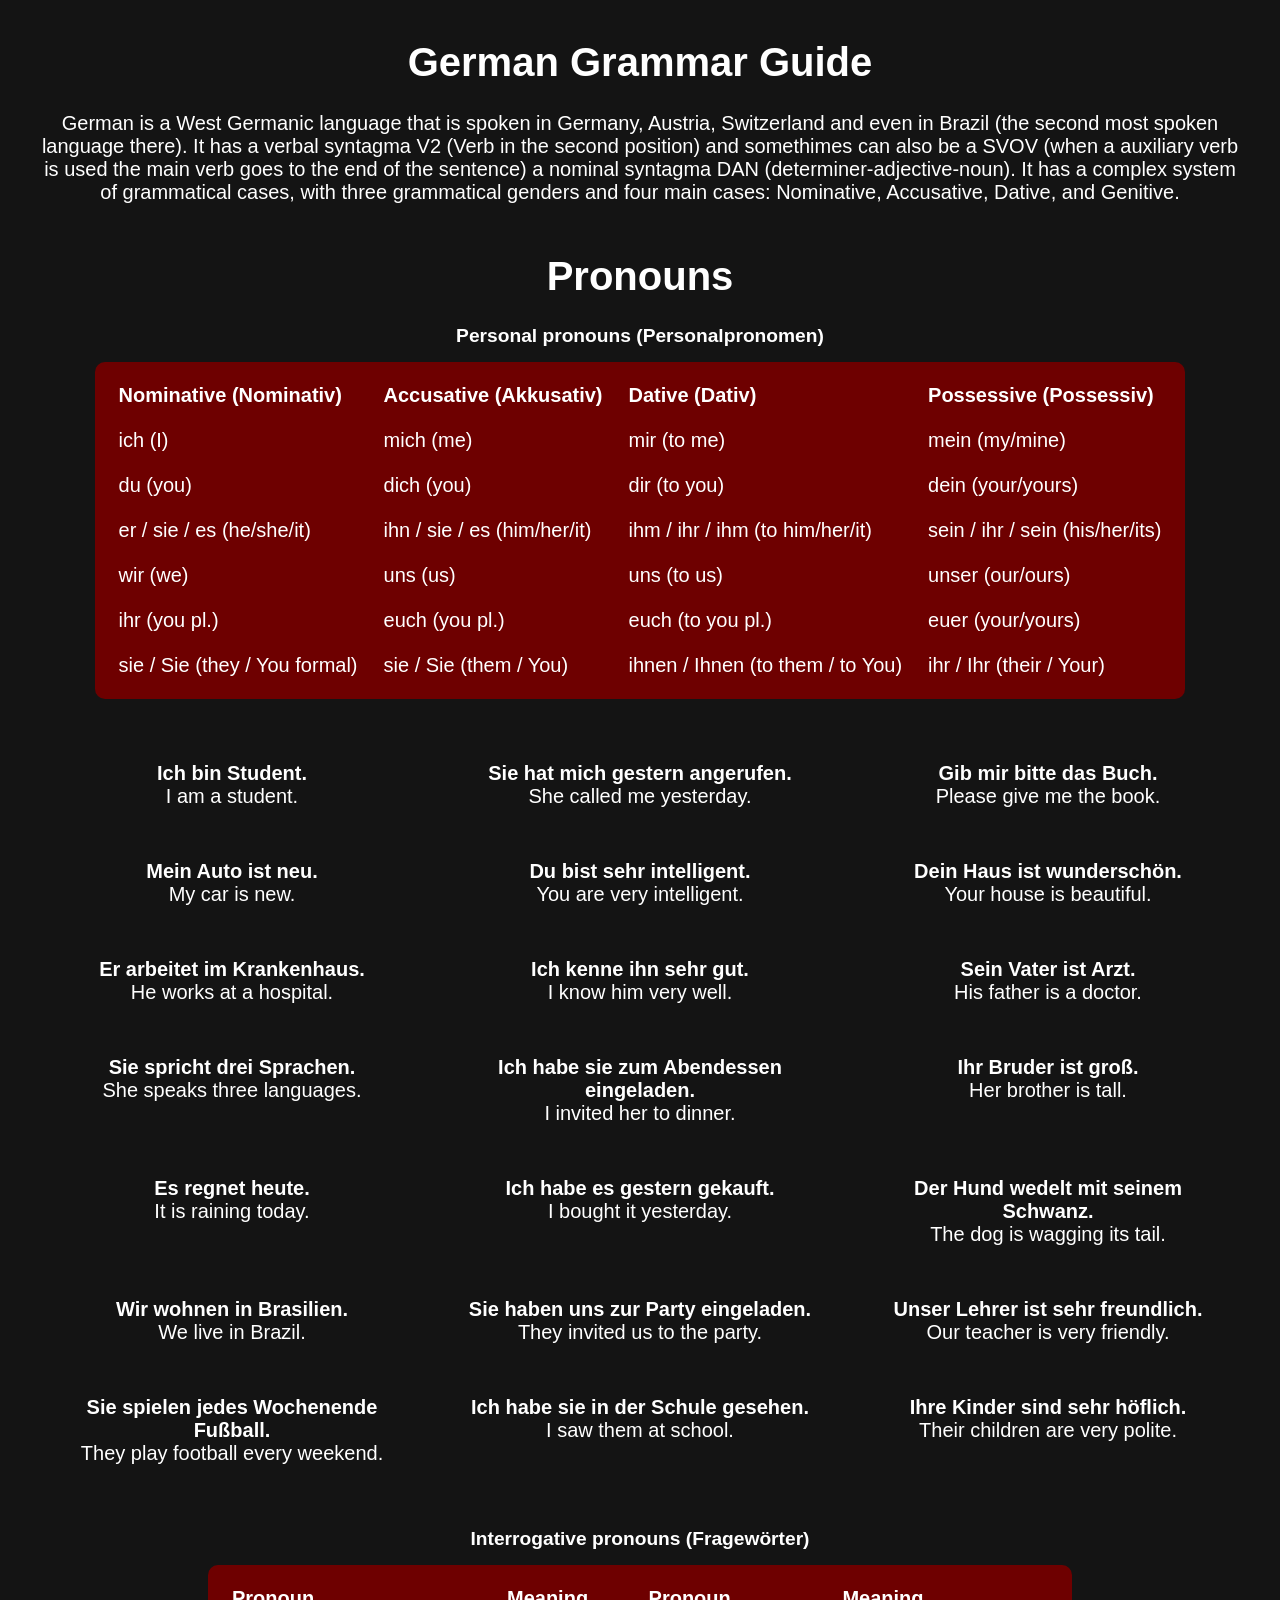
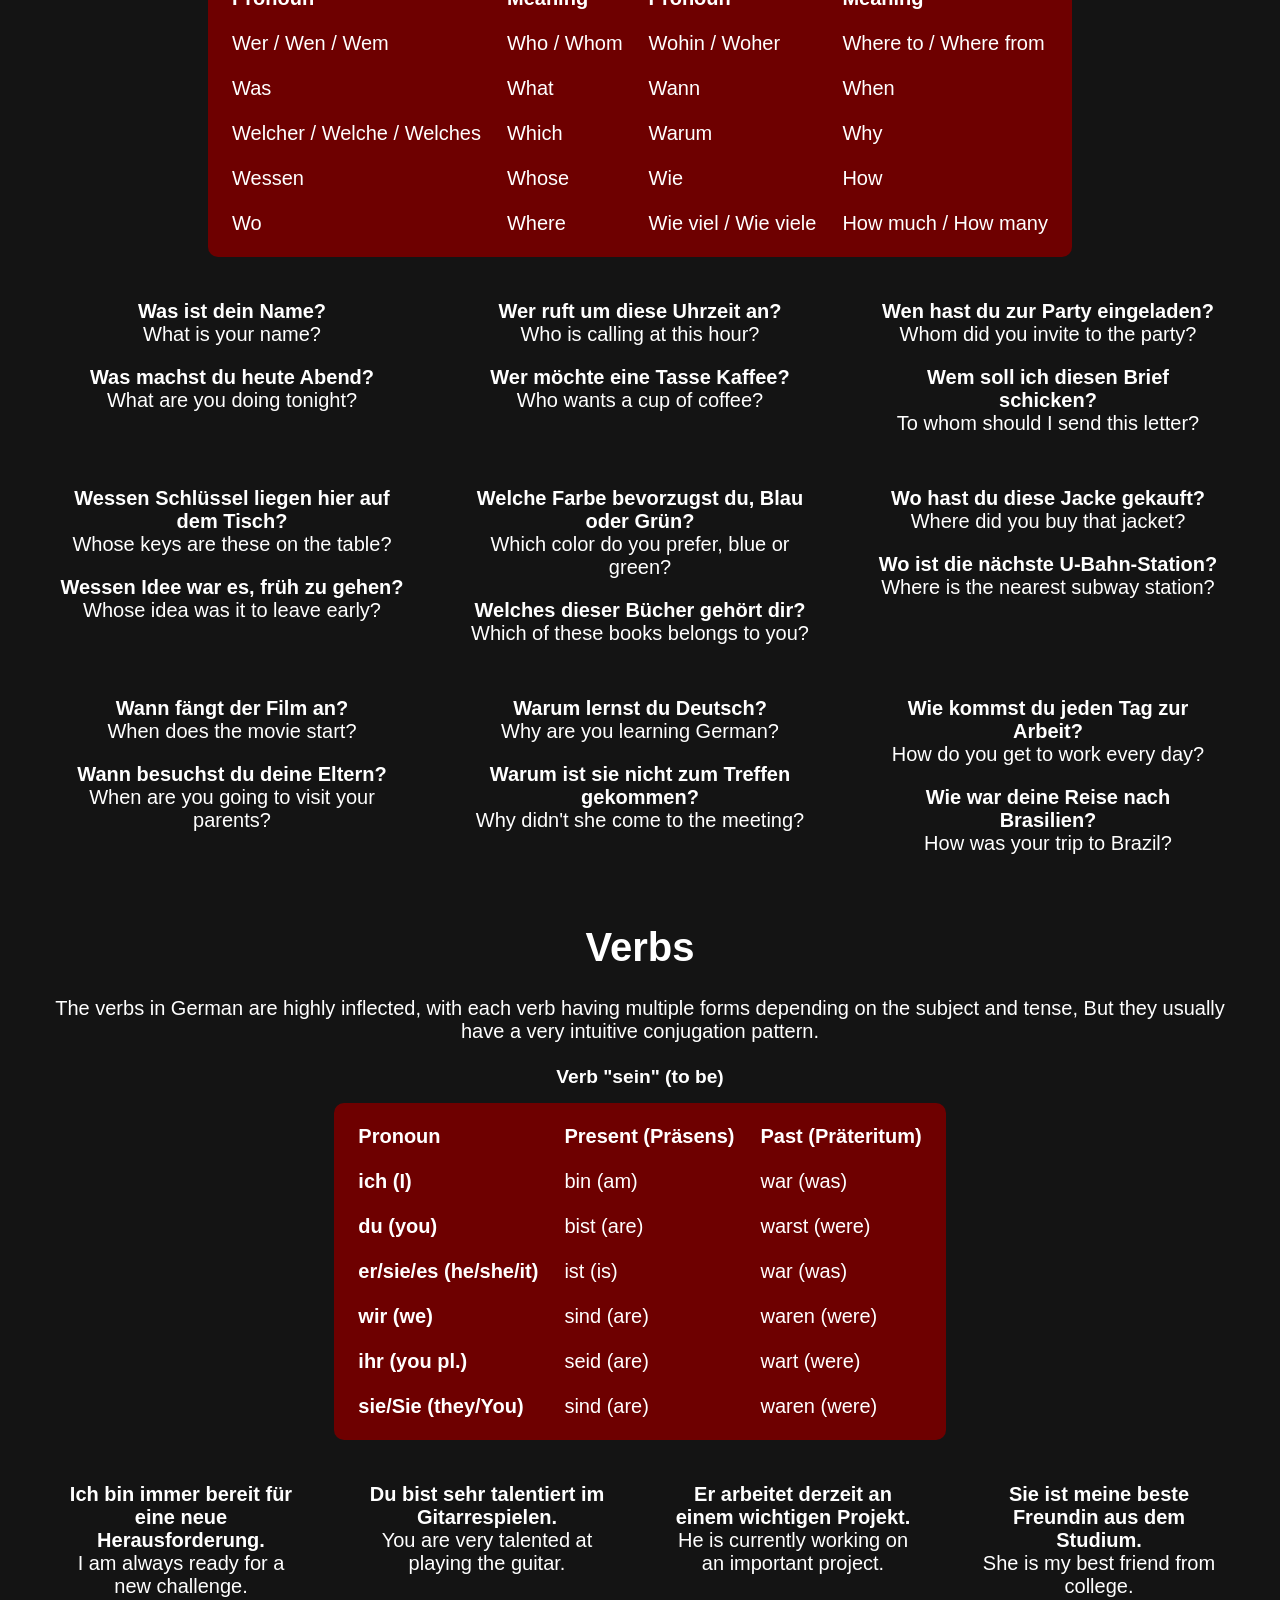
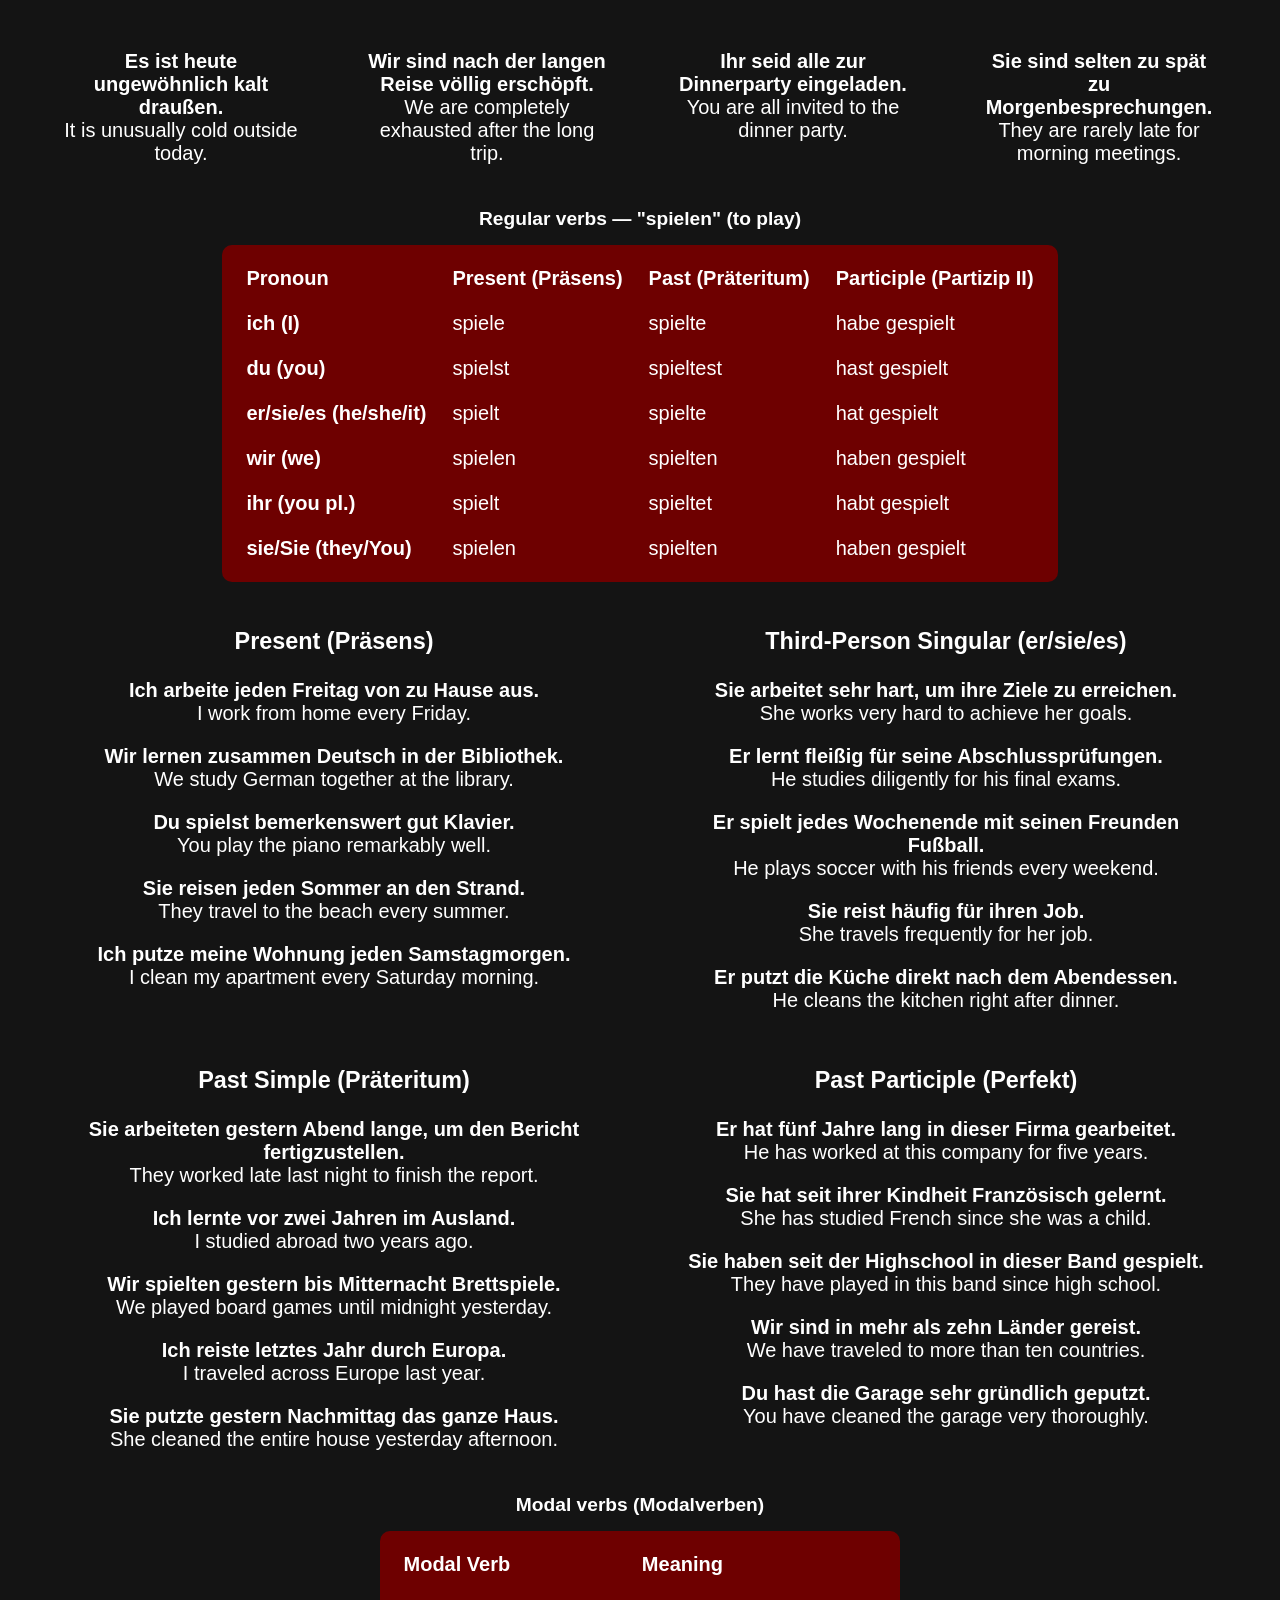
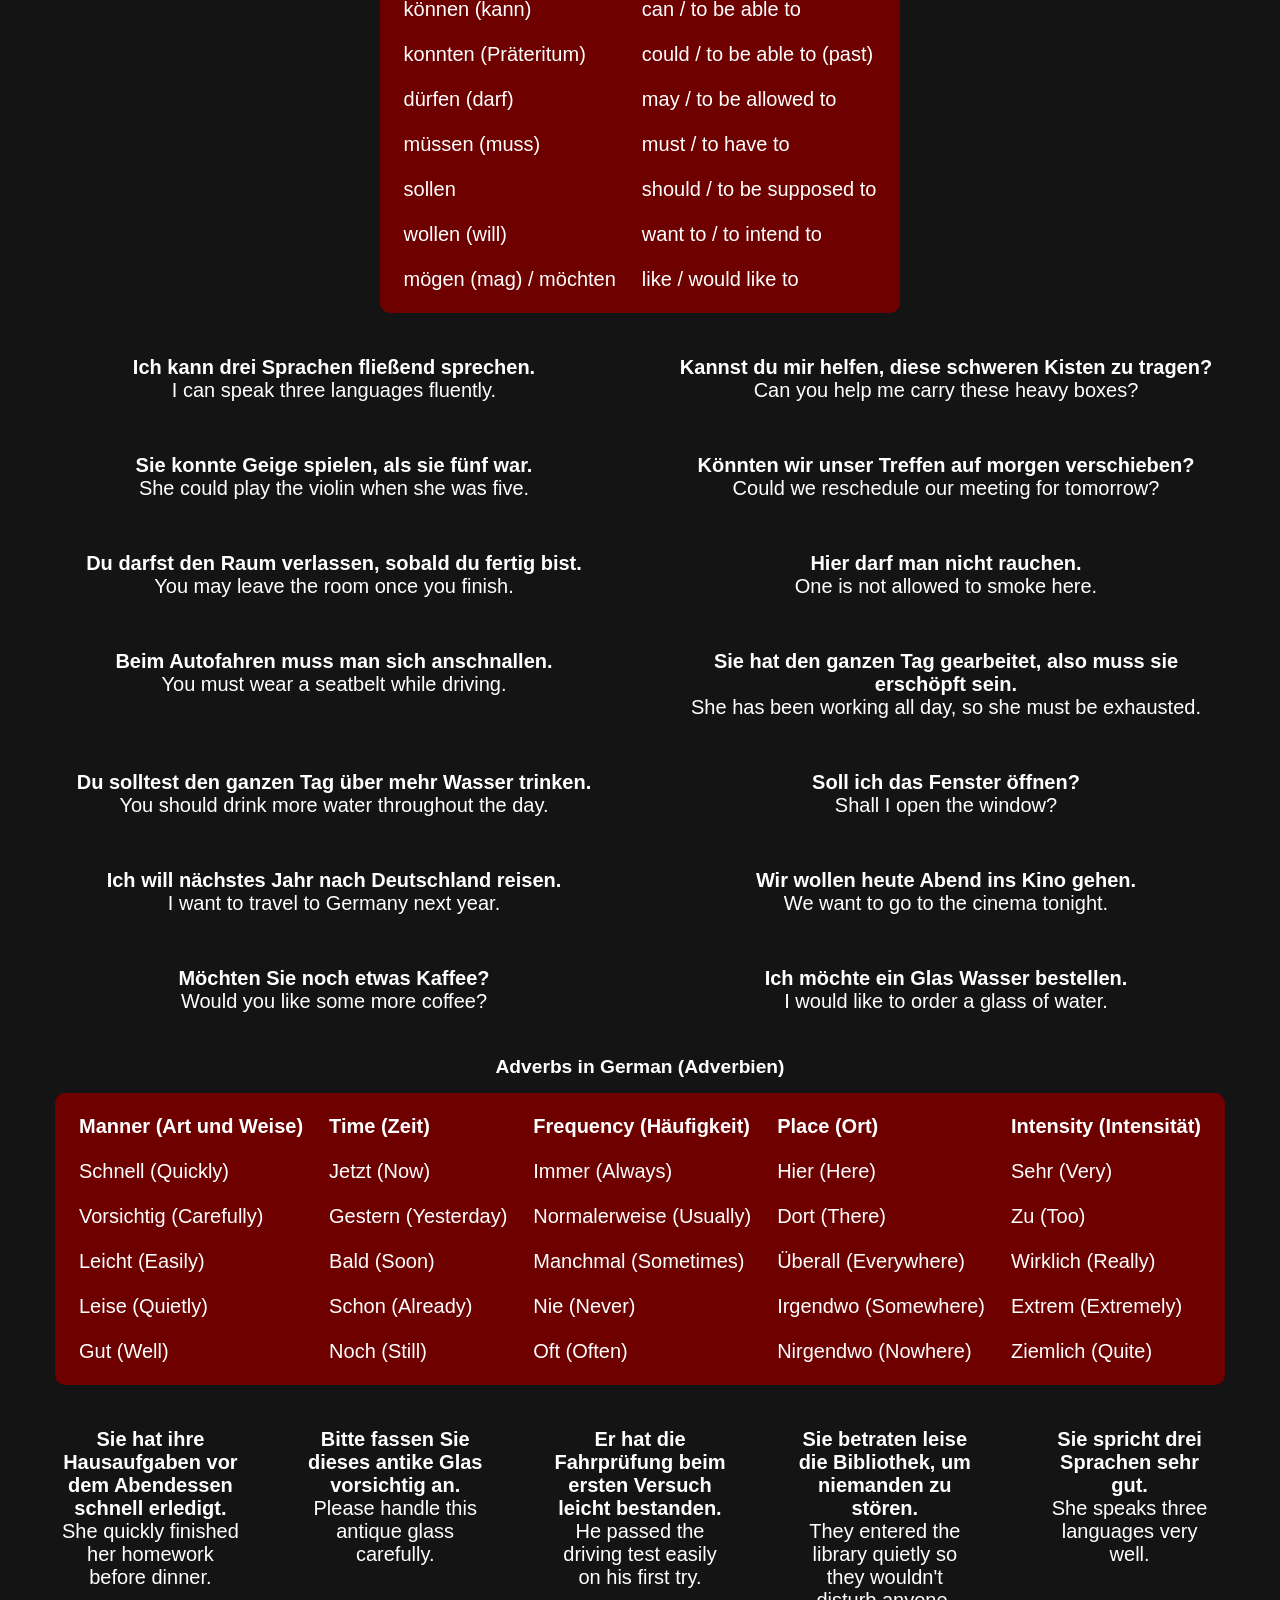
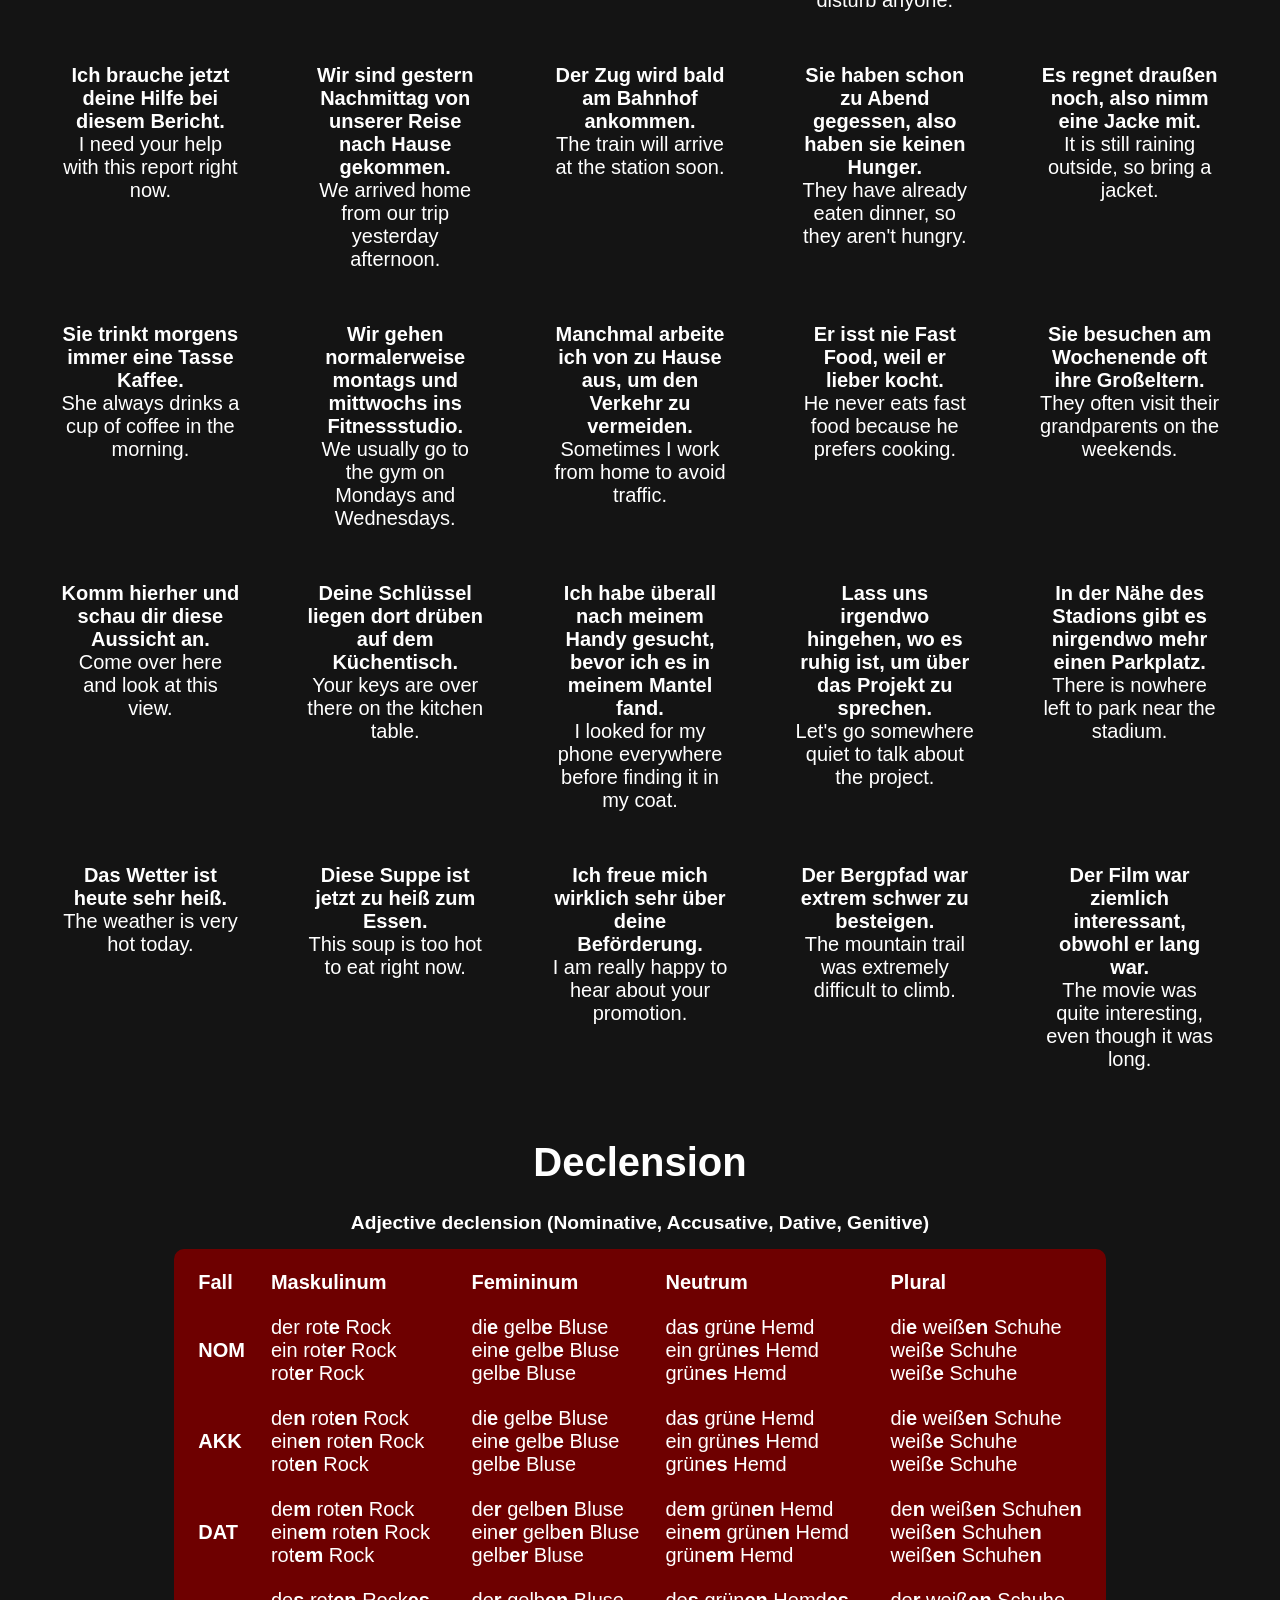
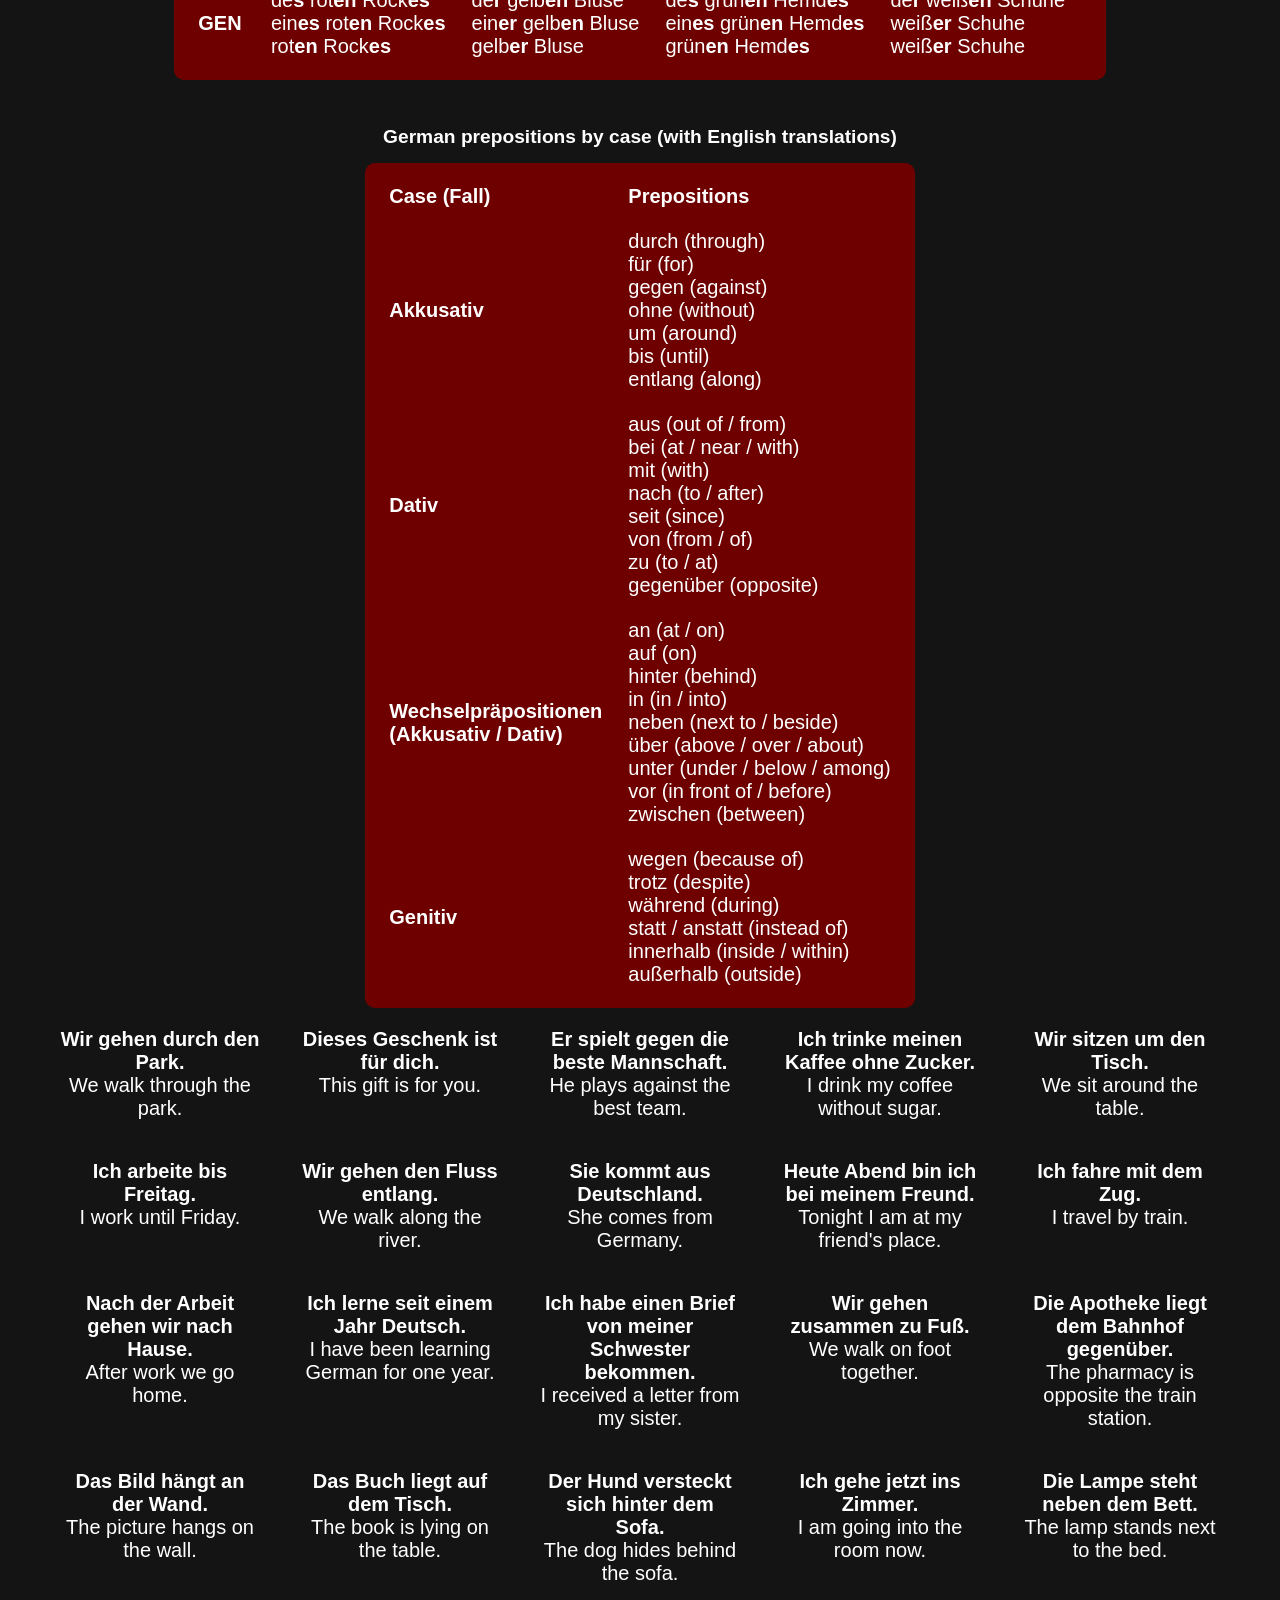
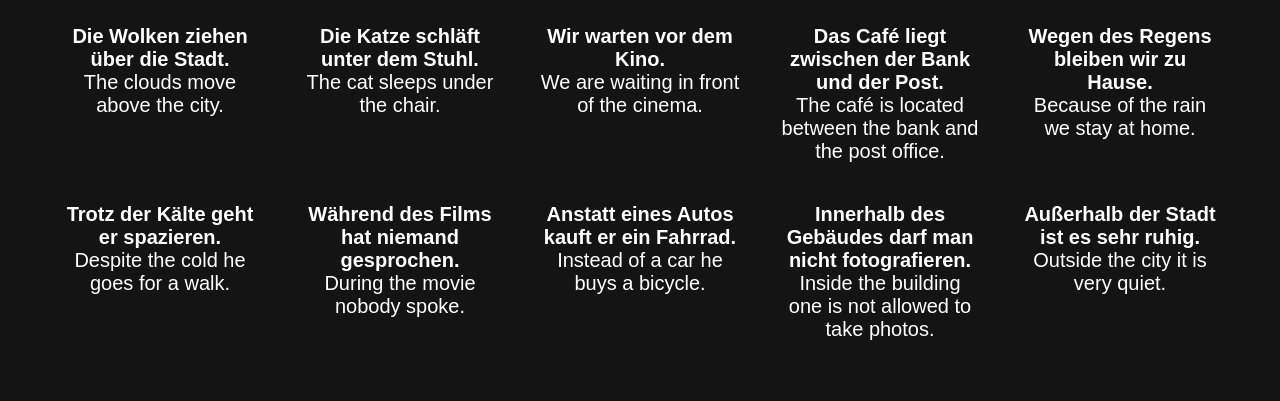
==== german/german.html @ a91b378b "V1 Added english and german" ====
<!DOCTYPE html>
<html lang="de">

<head>
  <meta charset="UTF-8">
  <meta name="viewport" content="width=device-width, initial-scale=1.0">
  <title>German Grammar Guide</title>
  <link rel="stylesheet" href="../german/gergrammar.css">
</head>

<body>
  <h1>German Grammar Guide</h1>
  <div>German is a West Germanic language that is spoken in Germany, Austria, Switzerland and even in Brazil (the second most spoken language there). It has a verbal syntagma V2 (Verb in the second position) and somethimes can also be a SVOV (when a auxiliary verb is used the main verb goes to the end of the sentence) a nominal syntagma DAN (determiner-adjective-noun). It has a complex system of grammatical cases, with three grammatical genders and four main cases: Nominative, Accusative, Dative, and Genitive.
  </div>
  <br>
  <h1>Pronouns</h1>
  <table class="table"> <!--PERSONAL PRONOUNS-->
    <caption>Personal pronouns (Personalpronomen)</caption>
    <thead>
      <tr>
        <th>Nominative (Nominativ)</th>
        <th>Accusative (Akkusativ)</th>
        <th>Dative (Dativ)</th>
        <th>Possessive (Possessiv)</th>
      </tr>
    </thead>
    <tbody>
      <tr>
        <td>ich (I)</td>
        <td>mich (me)</td>
        <td>mir (to me)</td>
        <td>mein (my/mine)</td>
      </tr>
      <tr>
        <td>du (you)</td>
        <td>dich (you)</td>
        <td>dir (to you)</td>
        <td>dein (your/yours)</td>
      </tr>
      <tr>
        <td>er / sie / es (he/she/it)</td>
        <td>ihn / sie / es (him/her/it)</td>
        <td>ihm / ihr / ihm (to him/her/it)</td>
        <td>sein / ihr / sein (his/her/its)</td>
      </tr>
      <tr>
        <td>wir (we)</td>
        <td>uns (us)</td>
        <td>uns (to us)</td>
        <td>unser (our/ours)</td>
      </tr>
      <tr>
        <td>ihr (you pl.)</td>
        <td>euch (you pl.)</td>
        <td>euch (to you pl.)</td>
        <td>euer (your/yours)</td>
      </tr>
      <tr>
        <td>sie / Sie (they / You formal)</td>
        <td>sie / Sie (them / You)</td>
        <td>ihnen / Ihnen (to them / to You)</td>
        <td>ihr / Ihr (their / Your)</td>
      </tr>
    </tbody>
  </table>
  <br>
  <div class="pronouns-grid">
    <div class="example-pair">
      <div><strong>Ich bin Student.</strong></div>
      <div>I am a student.</div>
    </div>
    <div class="example-pair">
      <div><strong>Sie hat mich gestern angerufen.</strong></div>
      <div>She called me yesterday.</div>
    </div>
    <div class="example-pair">
      <div><strong>Gib mir bitte das Buch.</strong></div>
      <div>Please give me the book.</div>
    </div>
    <div class="example-pair">
      <div><strong>Mein Auto ist neu.</strong></div>
      <div>My car is new.</div>
    </div>
    <div class="example-pair">
      <div><strong>Du bist sehr intelligent.</strong></div>
      <div>You are very intelligent.</div>
    </div>
    <div class="example-pair">
      <div><strong>Dein Haus ist wunderschön.</strong></div>
      <div>Your house is beautiful.</div>
    </div>
    <div class="example-pair">
      <div><strong>Er arbeitet im Krankenhaus.</strong></div>
      <div>He works at a hospital.</div>
    </div>
    <div class="example-pair">
      <div><strong>Ich kenne ihn sehr gut.</strong></div>
      <div>I know him very well.</div>
    </div>
    <div class="example-pair">
      <div><strong>Sein Vater ist Arzt.</strong></div>
      <div>His father is a doctor.</div>
    </div>
    <div class="example-pair">
      <div><strong>Sie spricht drei Sprachen.</strong></div>
      <div>She speaks three languages.</div>
    </div>
    <div class="example-pair">
      <div><strong>Ich habe sie zum Abendessen eingeladen.</strong></div>
      <div>I invited her to dinner.</div>
    </div>
    <div class="example-pair">
      <div><strong>Ihr Bruder ist groß.</strong></div>
      <div>Her brother is tall.</div>
    </div>
    <div class="example-pair">
      <div><strong>Es regnet heute.</strong></div>
      <div>It is raining today.</div>
    </div>
    <div class="example-pair">
      <div><strong>Ich habe es gestern gekauft.</strong></div>
      <div>I bought it yesterday.</div>
    </div>
    <div class="example-pair">
      <div><strong>Der Hund wedelt mit seinem Schwanz.</strong></div>
      <div>The dog is wagging its tail.</div>
    </div>
    <div class="example-pair">
      <div><strong>Wir wohnen in Brasilien.</strong></div>
      <div>We live in Brazil.</div>
    </div>
    <div class="example-pair">
      <div><strong>Sie haben uns zur Party eingeladen.</strong></div>
      <div>They invited us to the party.</div>
    </div>
    <div class="example-pair">
      <div><strong>Unser Lehrer ist sehr freundlich.</strong></div>
      <div>Our teacher is very friendly.</div>
    </div>
    <div class="example-pair">
      <div><strong>Sie spielen jedes Wochenende Fußball.</strong></div>
      <div>They play football every weekend.</div>
    </div>
    <div class="example-pair">
      <div><strong>Ich habe sie in der Schule gesehen.</strong></div>
      <div>I saw them at school.</div>
    </div>
    <div class="example-pair">
      <div><strong>Ihre Kinder sind sehr höflich.</strong></div>
      <div>Their children are very polite.</div>
    </div>
  </div>
  <br>
  <table class="table"> <!--INTERROGATIVE PRONOUNS-->
    <caption>Interrogative pronouns (Fragewörter)</caption>
    <thead>
      <tr>
        <th>Pronoun</th>
        <th>Meaning</th>
        <th>Pronoun</th>
        <th>Meaning</th>
      </tr>
    </thead>
    <tbody>
      <tr>
        <td>Wer / Wen / Wem</td>
        <td>Who / Whom</td>
        <td>Wohin / Woher</td>
        <td>Where to / Where from</td>
      </tr>
      <tr>
        <td>Was</td>
        <td>What</td>
        <td>Wann</td>
        <td>When</td>
      </tr>
      <tr>
        <td>Welcher / Welche / Welches</td>
        <td>Which</td>
        <td>Warum</td>
        <td>Why</td>
      </tr>
      <tr>
        <td>Wessen</td>
        <td>Whose</td>
        <td>Wie</td>
        <td>How</td>
      </tr>
      <tr>
        <td>Wo</td>
        <td>Where</td>
        <td>Wie viel / Wie viele</td>
        <td>How much / How many</td>
      </tr>
    </tbody>
  </table>
  <br>
  <div class="interrogative-pronouns">
    <div class="pronoun-group">
      <div class="example-pair">
        <div><strong>Was ist dein Name?</strong></div>
        <div>What is your name?</div>
      </div>
      <div class="example-pair">
        <div><strong>Was machst du heute Abend?</strong></div>
        <div>What are you doing tonight?</div>
      </div>
    </div>

    <div class="pronoun-group">
      <div class="example-pair">
        <div><strong>Wer ruft um diese Uhrzeit an?</strong></div>
        <div>Who is calling at this hour?</div>
      </div>
      <div class="example-pair">
        <div><strong>Wer möchte eine Tasse Kaffee?</strong></div>
        <div>Who wants a cup of coffee?</div>
      </div>
    </div>

    <div class="pronoun-group">
      <div class="example-pair">
        <div><strong>Wen hast du zur Party eingeladen?</strong></div>
        <div>Whom did you invite to the party?</div>
      </div>
      <div class="example-pair">
        <div><strong>Wem soll ich diesen Brief schicken?</strong></div>
        <div>To whom should I send this letter?</div>
      </div>
    </div>

    <div class="pronoun-group">
      <div class="example-pair">
        <div><strong>Wessen Schlüssel liegen hier auf dem Tisch?</strong></div>
        <div>Whose keys are these on the table?</div>
      </div>
      <div class="example-pair">
        <div><strong>Wessen Idee war es, früh zu gehen?</strong></div>
        <div>Whose idea was it to leave early?</div>
      </div>
    </div>

    <div class="pronoun-group">
      <div class="example-pair">
        <div><strong>Welche Farbe bevorzugst du, Blau oder Grün?</strong></div>
        <div>Which color do you prefer, blue or green?</div>
      </div>
      <div class="example-pair">
        <div><strong>Welches dieser Bücher gehört dir?</strong></div>
        <div>Which of these books belongs to you?</div>
      </div>
    </div>

    <div class="pronoun-group">
      <div class="example-pair">
        <div><strong>Wo hast du diese Jacke gekauft?</strong></div>
        <div>Where did you buy that jacket?</div>
      </div>
      <div class="example-pair">
        <div><strong>Wo ist die nächste U-Bahn-Station?</strong></div>
        <div>Where is the nearest subway station?</div>
      </div>
    </div>

    <div class="pronoun-group">
      <div class="example-pair">
        <div><strong>Wann fängt der Film an?</strong></div>
        <div>When does the movie start?</div>
      </div>
      <div class="example-pair">
        <div><strong>Wann besuchst du deine Eltern?</strong></div>
        <div>When are you going to visit your parents?</div>
      </div>
    </div>

    <div class="pronoun-group">
      <div class="example-pair">
        <div><strong>Warum lernst du Deutsch?</strong></div>
        <div>Why are you learning German?</div>
      </div>
      <div class="example-pair">
        <div><strong>Warum ist sie nicht zum Treffen gekommen?</strong></div>
        <div>Why didn't she come to the meeting?</div>
      </div>
    </div>

    <div class="pronoun-group">
      <div class="example-pair">
        <div><strong>Wie kommst du jeden Tag zur Arbeit?</strong></div>
        <div>How do you get to work every day?</div>
      </div>
      <div class="example-pair">
        <div><strong>Wie war deine Reise nach Brasilien?</strong></div>
        <div>How was your trip to Brazil?</div>
      </div>
    </div>
  </div>
  <br>
  <h1>Verbs</h1>
  <div>The verbs in German are highly inflected, with each verb having multiple forms depending on the subject and tense, But they usually have a very intuitive conjugation pattern.</div>
  <br>
  <table class="table"> <!--VERB TO BE (SEIN)-->
    <caption>Verb "sein" (to be)</caption>
    <thead>
      <tr>
        <th>Pronoun</th>
        <th>Present (Präsens)</th>
        <th>Past (Präteritum)</th>
      </tr>
    </thead>
    <tbody>
      <tr>
        <th>ich (I)</th>
        <td>bin (am)</td>
        <td>war (was)</td>
      </tr>
      <tr>
        <th>du (you)</th>
        <td>bist (are)</td>
        <td>warst (were)</td>
      </tr>
      <tr>
        <th>er/sie/es (he/she/it)</th>
        <td>ist (is)</td>
        <td>war (was)</td>
      </tr>
      <tr>
        <th>wir (we)</th>
        <td>sind (are)</td>
        <td>waren (were)</td>
      </tr>
      <tr>
        <th>ihr (you pl.)</th>
        <td>seid (are)</td>
        <td>wart (were)</td>
      </tr>
      <tr>
        <th>sie/Sie (they/You)</th>
        <td>sind (are)</td>
        <td>waren (were)</td>
      </tr>
    </tbody>
  </table>
  <br>
  <div class="verb-to-be">
    <div class="conjugation-group">
      <div class="example-pair">
        <div><strong>Ich bin immer bereit für eine neue Herausforderung.</strong></div>
        <div>I am always ready for a new challenge.</div>
      </div>
    </div>

    <div class="conjugation-group">
      <div class="example-pair">
        <div><strong>Du bist sehr talentiert im Gitarrespielen.</strong></div>
        <div>You are very talented at playing the guitar.</div>
      </div>
    </div>

    <div class="conjugation-group">
      <div class="example-pair">
        <div><strong>Er arbeitet derzeit an einem wichtigen Projekt.</strong></div>
        <div>He is currently working on an important project.</div>
      </div>
    </div>

    <div class="conjugation-group">
      <div class="example-pair">
        <div><strong>Sie ist meine beste Freundin aus dem Studium.</strong></div>
        <div>She is my best friend from college.</div>
      </div>
    </div>

    <div class="conjugation-group">
      <div class="example-pair">
        <div><strong>Es ist heute ungewöhnlich kalt draußen.</strong></div>
        <div>It is unusually cold outside today.</div>
      </div>
    </div>

    <div class="conjugation-group">
      <div class="example-pair">
        <div><strong>Wir sind nach der langen Reise völlig erschöpft.</strong></div>
        <div>We are completely exhausted after the long trip.</div>
      </div>
    </div>

    <div class="conjugation-group">
      <div class="example-pair">
        <div><strong>Ihr seid alle zur Dinnerparty eingeladen.</strong></div>
        <div>You are all invited to the dinner party.</div>
      </div>
    </div>

    <div class="conjugation-group">
      <div class="example-pair">
        <div><strong>Sie sind selten zu spät zu Morgenbesprechungen.</strong></div>
        <div>They are rarely late for morning meetings.</div>
      </div>
    </div>
  </div>
  <br>
  <table class="table"> <!--REGULAR VERBS (SPIELEN - TO PLAY)-->
    <caption>Regular verbs — "spielen" (to play)</caption>
    <thead>
      <tr>
        <th>Pronoun</th>
        <th>Present (Präsens)</th>
        <th>Past (Präteritum)</th>
        <th>Participle (Partizip II)</th>
      </tr>
    </thead>
    <tbody>
      <tr>
        <th>ich (I)</th>
        <td>spiele</td>
        <td>spielte</td>
        <td>habe gespielt</td>
      </tr>
      <tr>
        <th>du (you)</th>
        <td>spielst</td>
        <td>spieltest</td>
        <td>hast gespielt</td>
      </tr>
      <tr>
        <th>er/sie/es (he/she/it)</th>
        <td>spielt</td>
        <td>spielte</td>
        <td>hat gespielt</td>
      </tr>
      <tr>
        <th>wir (we)</th>
        <td>spielen</td>
        <td>spielten</td>
        <td>haben gespielt</td>
      </tr>
      <tr>
        <th>ihr (you pl.)</th>
        <td>spielt</td>
        <td>spieltet</td>
        <td>habt gespielt</td>
      </tr>
      <tr>
        <th>sie/Sie (they/You)</th>
        <td>spielen</td>
        <td>spielten</td>
        <td>haben gespielt</td>
      </tr>
    </tbody>
  </table>
  <br>
  <div class="regular-verbs-by-conjugation">
    <!-- (Present / Präsens - 1st Person) -->
    <div class="conjugation-group">
      <h3>Present (Präsens)</h3>
      <div class="example-pair">
        <div><strong>Ich arbeite jeden Freitag von zu Hause aus.</strong></div>
        <div>I work from home every Friday.</div>
      </div>
      <div class="example-pair">
        <div><strong>Wir lernen zusammen Deutsch in der Bibliothek.</strong></div>
        <div>We study German together at the library.</div>
      </div>
      <div class="example-pair">
        <div><strong>Du spielst bemerkenswert gut Klavier.</strong></div>
        <div>You play the piano remarkably well.</div>
      </div>
      <div class="example-pair">
        <div><strong>Sie reisen jeden Sommer an den Strand.</strong></div>
        <div>They travel to the beach every summer.</div>
      </div>
      <div class="example-pair">
        <div><strong>Ich putze meine Wohnung jeden Samstagmorgen.</strong></div>
        <div>I clean my apartment every Saturday morning.</div>
      </div>
    </div>

    <!-- (Third-Person Singular) -->
    <div class="conjugation-group">
      <h3>Third-Person Singular (er/sie/es)</h3>
      <div class="example-pair">
        <div><strong>Sie arbeitet sehr hart, um ihre Ziele zu erreichen.</strong></div>
        <div>She works very hard to achieve her goals.</div>
      </div>
      <div class="example-pair">
        <div><strong>Er lernt fleißig für seine Abschlussprüfungen.</strong></div>
        <div>He studies diligently for his final exams.</div>
      </div>
      <div class="example-pair">
        <div><strong>Er spielt jedes Wochenende mit seinen Freunden Fußball.</strong></div>
        <div>He plays soccer with his friends every weekend.</div>
      </div>
      <div class="example-pair">
        <div><strong>Sie reist häufig für ihren Job.</strong></div>
        <div>She travels frequently for her job.</div>
      </div>
      <div class="example-pair">
        <div><strong>Er putzt die Küche direkt nach dem Abendessen.</strong></div>
        <div>He cleans the kitchen right after dinner.</div>
      </div>
    </div>

    <!-- (Past Simple / Präteritum) -->
    <div class="conjugation-group">
      <h3>Past Simple (Präteritum)</h3>
      <div class="example-pair">
        <div><strong>Sie arbeiteten gestern Abend lange, um den Bericht fertigzustellen.</strong></div>
        <div>They worked late last night to finish the report.</div>
      </div>
      <div class="example-pair">
        <div><strong>Ich lernte vor zwei Jahren im Ausland.</strong></div>
        <div>I studied abroad two years ago.</div>
      </div>
      <div class="example-pair">
        <div><strong>Wir spielten gestern bis Mitternacht Brettspiele.</strong></div>
        <div>We played board games until midnight yesterday.</div>
      </div>
      <div class="example-pair">
        <div><strong>Ich reiste letztes Jahr durch Europa.</strong></div>
        <div>I traveled across Europe last year.</div>
      </div>
      <div class="example-pair">
        <div><strong>Sie putzte gestern Nachmittag das ganze Haus.</strong></div>
        <div>She cleaned the entire house yesterday afternoon.</div>
      </div>
    </div>

    <!-- (Past Participle / Perfekt) -->
    <div class="conjugation-group">
      <h3>Past Participle (Perfekt)</h3>
      <div class="example-pair">
        <div><strong>Er hat fünf Jahre lang in dieser Firma gearbeitet.</strong></div>
        <div>He has worked at this company for five years.</div>
      </div>
      <div class="example-pair">
        <div><strong>Sie hat seit ihrer Kindheit Französisch gelernt.</strong></div>
        <div>She has studied French since she was a child.</div>
      </div>
      <div class="example-pair">
        <div><strong>Sie haben seit der Highschool in dieser Band gespielt.</strong></div>
        <div>They have played in this band since high school.</div>
      </div>
      <div class="example-pair">
        <div><strong>Wir sind in mehr als zehn Länder gereist.</strong></div>
        <div>We have traveled to more than ten countries.</div>
      </div>
      <div class="example-pair">
        <div><strong>Du hast die Garage sehr gründlich geputzt.</strong></div>
        <div>You have cleaned the garage very thoroughly.</div>
      </div>
    </div>
  </div>
  <br>
  <table class="table"> <!--MODAL VERBS-->
    <caption>Modal verbs (Modalverben)</caption>
    <thead>
      <tr>
        <th>Modal Verb</th>
        <th>Meaning</th>
      </tr>
    </thead>
    <tbody>
      <tr>
        <td>können (kann)</td>
        <td>can / to be able to</td>
      </tr>
      <tr>
        <td>konnten (Präteritum)</td>
        <td>could / to be able to (past)</td>
      </tr>
      <tr>
        <td>dürfen (darf)</td>
        <td>may / to be allowed to</td>
      </tr>
      <tr>
        <td>müssen (muss)</td>
        <td>must / to have to</td>
      </tr>
      <tr>
        <td>sollen</td>
        <td>should / to be supposed to</td>
      </tr>
      <tr>
        <td>wollen (will)</td>
        <td>want to / to intend to</td>
      </tr>
      <tr>
        <td>mögen (mag) / möchten</td>
        <td>like / would like to</td>
      </tr>
    </tbody>
  </table>
  <br>
  <div class="modal-verbs">
    <!-- Können -->
    <div class="modal-group">
      <div class="example-pair">
        <div><strong>Ich kann drei Sprachen fließend sprechen.</strong></div>
        <div>I can speak three languages fluently.</div>
      </div>
    </div>

    <div class="modal-group">
      <div class="example-pair">
        <div><strong>Kannst du mir helfen, diese schweren Kisten zu tragen?</strong></div>
        <div>Can you help me carry these heavy boxes?</div>
      </div>
    </div>

    <!-- Konnten -->
    <div class="modal-group">
      <div class="example-pair">
        <div><strong>Sie konnte Geige spielen, als sie fünf war.</strong></div>
        <div>She could play the violin when she was five.</div>
      </div>
    </div>

    <div class="modal-group">
      <div class="example-pair">
        <div><strong>Könnten wir unser Treffen auf morgen verschieben?</strong></div>
        <div>Could we reschedule our meeting for tomorrow?</div>
      </div>
    </div>

    <!-- Dürfen -->
    <div class="modal-group">
      <div class="example-pair">
        <div><strong>Du darfst den Raum verlassen, sobald du fertig bist.</strong></div>
        <div>You may leave the room once you finish.</div>
      </div>
    </div>

    <div class="modal-group">
      <div class="example-pair">
        <div><strong>Hier darf man nicht rauchen.</strong></div>
        <div>One is not allowed to smoke here.</div>
      </div>
    </div>

    <!-- Müssen -->
    <div class="modal-group">
      <div class="example-pair">
        <div><strong>Beim Autofahren muss man sich anschnallen.</strong></div>
        <div>You must wear a seatbelt while driving.</div>
      </div>
    </div>

    <div class="modal-group">
      <div class="example-pair">
        <div><strong>Sie hat den ganzen Tag gearbeitet, also muss sie erschöpft sein.</strong></div>
        <div>She has been working all day, so she must be exhausted.</div>
      </div>
    </div>

    <!-- Sollen -->
    <div class="modal-group">
      <div class="example-pair">
        <div><strong>Du solltest den ganzen Tag über mehr Wasser trinken.</strong></div>
        <div>You should drink more water throughout the day.</div>
      </div>
    </div>

    <div class="modal-group">
      <div class="example-pair">
        <div><strong>Soll ich das Fenster öffnen?</strong></div>
        <div>Shall I open the window?</div>
      </div>
    </div>

    <!-- Wollen -->
    <div class="modal-group">
      <div class="example-pair">
        <div><strong>Ich will nächstes Jahr nach Deutschland reisen.</strong></div>
        <div>I want to travel to Germany next year.</div>
      </div>
    </div>

    <div class="modal-group">
      <div class="example-pair">
        <div><strong>Wir wollen heute Abend ins Kino gehen.</strong></div>
        <div>We want to go to the cinema tonight.</div>
      </div>
    </div>

    <!-- Möchten -->
    <div class="modal-group">
      <div class="example-pair">
        <div><strong>Möchten Sie noch etwas Kaffee?</strong></div>
        <div>Would you like some more coffee?</div>
      </div>
    </div>

    <div class="modal-group">
      <div class="example-pair">
        <div><strong>Ich möchte ein Glas Wasser bestellen.</strong></div>
        <div>I would like to order a glass of water.</div>
      </div>
    </div>
  </div>
  <br>
  <table class="table"> <!--ADVERBS-->
    <caption>Adverbs in German (Adverbien)</caption>
    <thead>
      <tr>
        <th>Manner (Art und Weise)</th>
        <th>Time (Zeit)</th>
        <th>Frequency (Häufigkeit)</th>
        <th>Place (Ort)</th>
        <th>Intensity (Intensität)</th>
      </tr>
    </thead>
    <tbody>
      <tr>
        <td>Schnell (Quickly)</td>
        <td>Jetzt (Now)</td>
        <td>Immer (Always)</td>
        <td>Hier (Here)</td>
        <td>Sehr (Very)</td>
      </tr>
      <tr>
        <td>Vorsichtig (Carefully)</td>
        <td>Gestern (Yesterday)</td>
        <td>Normalerweise (Usually)</td>
        <td>Dort (There)</td>
        <td>Zu (Too)</td>
      </tr>
      <tr>
        <td>Leicht (Easily)</td>
        <td>Bald (Soon)</td>
        <td>Manchmal (Sometimes)</td>
        <td>Überall (Everywhere)</td>
        <td>Wirklich (Really)</td>
      </tr>
      <tr>
        <td>Leise (Quietly)</td>
        <td>Schon (Already)</td>
        <td>Nie (Never)</td>
        <td>Irgendwo (Somewhere)</td>
        <td>Extrem (Extremely)</td>
      </tr>
      <tr>
        <td>Gut (Well)</td>
        <td>Noch (Still)</td>
        <td>Oft (Often)</td>
        <td>Nirgendwo (Nowhere)</td>
        <td>Ziemlich (Quite)</td>
      </tr>
    </tbody>
  </table>
  <br>
  <div class="adverbs">
    <!-- Schnell -->
    <div class="adverb-group">
      <div class="example-pair">
        <div><strong>Sie hat ihre Hausaufgaben vor dem Abendessen schnell erledigt.</strong></div>
        <div>She quickly finished her homework before dinner.</div>
      </div>
    </div>

    <!-- Vorsichtig -->
    <div class="adverb-group">
      <div class="example-pair">
        <div><strong>Bitte fassen Sie dieses antike Glas vorsichtig an.</strong></div>
        <div>Please handle this antique glass carefully.</div>
      </div>
    </div>

    <!-- Leicht -->
    <div class="adverb-group">
      <div class="example-pair">
        <div><strong>Er hat die Fahrprüfung beim ersten Versuch leicht bestanden.</strong></div>
        <div>He passed the driving test easily on his first try.</div>
      </div>
    </div>

    <!-- Leise -->
    <div class="adverb-group">
      <div class="example-pair">
        <div><strong>Sie betraten leise die Bibliothek, um niemanden zu stören.</strong></div>
        <div>They entered the library quietly so they wouldn't disturb anyone.</div>
      </div>
    </div>

    <!-- Gut -->
    <div class="adverb-group">
      <div class="example-pair">
        <div><strong>Sie spricht drei Sprachen sehr gut.</strong></div>
        <div>She speaks three languages very well.</div>
      </div>
    </div>

    <!-- Jetzt -->
    <div class="adverb-group">
      <div class="example-pair">
        <div><strong>Ich brauche jetzt deine Hilfe bei diesem Bericht.</strong></div>
        <div>I need your help with this report right now.</div>
      </div>
    </div>

    <!-- Gestern -->
    <div class="adverb-group">
      <div class="example-pair">
        <div><strong>Wir sind gestern Nachmittag von unserer Reise nach Hause gekommen.</strong></div>
        <div>We arrived home from our trip yesterday afternoon.</div>
      </div>
    </div>

    <!-- Bald -->
    <div class="adverb-group">
      <div class="example-pair">
        <div><strong>Der Zug wird bald am Bahnhof ankommen.</strong></div>
        <div>The train will arrive at the station soon.</div>
      </div>
    </div>

    <!-- Schon -->
    <div class="adverb-group">
      <div class="example-pair">
        <div><strong>Sie haben schon zu Abend gegessen, also haben sie keinen Hunger.</strong></div>
        <div>They have already eaten dinner, so they aren't hungry.</div>
      </div>
    </div>

    <!-- Noch -->
    <div class="adverb-group">
      <div class="example-pair">
        <div><strong>Es regnet draußen noch, also nimm eine Jacke mit.</strong></div>
        <div>It is still raining outside, so bring a jacket.</div>
      </div>
    </div>

    <!-- Immer -->
    <div class="adverb-group">
      <div class="example-pair">
        <div><strong>Sie trinkt morgens immer eine Tasse Kaffee.</strong></div>
        <div>She always drinks a cup of coffee in the morning.</div>
      </div>
    </div>

    <!-- Normalerweise -->
    <div class="adverb-group">
      <div class="example-pair">
        <div><strong>Wir gehen normalerweise montags und mittwochs ins Fitnessstudio.</strong></div>
        <div>We usually go to the gym on Mondays and Wednesdays.</div>
      </div>
    </div>

    <!-- Manchmal -->
    <div class="adverb-group">
      <div class="example-pair">
        <div><strong>Manchmal arbeite ich von zu Hause aus, um den Verkehr zu vermeiden.</strong></div>
        <div>Sometimes I work from home to avoid traffic.</div>
      </div>
    </div>

    <!-- Nie -->
    <div class="adverb-group">
      <div class="example-pair">
        <div><strong>Er isst nie Fast Food, weil er lieber kocht.</strong></div>
        <div>He never eats fast food because he prefers cooking.</div>
      </div>
    </div>

    <!-- Oft -->
    <div class="adverb-group">
      <div class="example-pair">
        <div><strong>Sie besuchen am Wochenende oft ihre Großeltern.</strong></div>
        <div>They often visit their grandparents on the weekends.</div>
      </div>
    </div>

    <!-- Hier -->
    <div class="adverb-group">
      <div class="example-pair">
        <div><strong>Komm hierher und schau dir diese Aussicht an.</strong></div>
        <div>Come over here and look at this view.</div>
      </div>
    </div>

    <!-- Dort -->
    <div class="adverb-group">
      <div class="example-pair">
        <div><strong>Deine Schlüssel liegen dort drüben auf dem Küchentisch.</strong></div>
        <div>Your keys are over there on the kitchen table.</div>
      </div>
    </div>

    <!-- Überall -->
    <div class="adverb-group">
      <div class="example-pair">
        <div><strong>Ich habe überall nach meinem Handy gesucht, bevor ich es in meinem Mantel fand.</strong></div>
        <div>I looked for my phone everywhere before finding it in my coat.</div>
      </div>
    </div>

    <!-- Irgendwo -->
    <div class="adverb-group">
      <div class="example-pair">
        <div><strong>Lass uns irgendwo hingehen, wo es ruhig ist, um über das Projekt zu sprechen.</strong></div>
        <div>Let's go somewhere quiet to talk about the project.</div>
      </div>
    </div>

    <!-- Nirgendwo -->
    <div class="adverb-group">
      <div class="example-pair">
        <div><strong>In der Nähe des Stadions gibt es nirgendwo mehr einen Parkplatz.</strong></div>
        <div>There is nowhere left to park near the stadium.</div>
      </div>
    </div>

    <!-- Sehr -->
    <div class="adverb-group">
      <div class="example-pair">
        <div><strong>Das Wetter ist heute sehr heiß.</strong></div>
        <div>The weather is very hot today.</div>
      </div>
    </div>

    <!-- Zu -->
    <div class="adverb-group">
      <div class="example-pair">
        <div><strong>Diese Suppe ist jetzt zu heiß zum Essen.</strong></div>
        <div>This soup is too hot to eat right now.</div>
      </div>
    </div>

    <!-- Wirklich -->
    <div class="adverb-group">
      <div class="example-pair">
        <div><strong>Ich freue mich wirklich sehr über deine Beförderung.</strong></div>
        <div>I am really happy to hear about your promotion.</div>
      </div>
    </div>

    <!-- Extrem -->
    <div class="adverb-group">
      <div class="example-pair">
        <div><strong>Der Bergpfad war extrem schwer zu besteigen.</strong></div>
        <div>The mountain trail was extremely difficult to climb.</div>
      </div>
    </div>

    <!-- Ziemlich -->
    <div class="adverb-group">
      <div class="example-pair">
        <div><strong>Der Film war ziemlich interessant, obwohl er lang war.</strong></div>
        <div>The movie was quite interesting, even though it was long.</div>
      </div>
    </div>
  </div>
  <br>
  <h1>Declension</h1>
  <table class="table"> <!--ADJECTIVE DECLENSION (NOM, AKK, DAT, GEN)-->
    <caption>Adjective declension (Nominative, Accusative, Dative, Genitive)</caption>
    <thead>
      <tr>
        <th>Fall</th>
        <th>Maskulinum</th>
        <th>Femininum</th>
        <th>Neutrum</th>
        <th>Plural</th>
      </tr>
    </thead>
    <tbody>
      <tr>
        <th>NOM</th>
        <td>
          der rot<strong>e</strong> Rock<br>
          ein rot<strong>er</strong> Rock<br>
          rot<strong>er</strong> Rock
        </td>
        <td>
          di<strong>e</strong> gelb<strong>e</strong> Bluse<br>
          ein<strong>e</strong> gelb<strong>e</strong> Bluse<br>
          gelb<strong>e</strong> Bluse
        </td>
        <td>
          da<strong>s</strong> grün<strong>e</strong> Hemd<br>
          ein grün<strong>es</strong> Hemd<br>
          grün<strong>es</strong> Hemd
        </td>
        <td>
          di<strong>e</strong> weiß<strong>en</strong> Schuhe<br>
          weiß<strong>e</strong> Schuhe<br>
          weiß<strong>e</strong> Schuhe
        </td>
      </tr>
      <tr>
        <th>AKK</th>
        <td>
          de<strong>n</strong> rot<strong>en</strong> Rock<br>
          ein<strong>en</strong> rot<strong>en</strong> Rock<br>
          rot<strong>en</strong> Rock
        </td>
        <td>
          di<strong>e</strong> gelb<strong>e</strong> Bluse<br>
          ein<strong>e</strong> gelb<strong>e</strong> Bluse<br>
          gelb<strong>e</strong> Bluse
        </td>
        <td>
          da<strong>s</strong> grün<strong>e</strong> Hemd<br>
          ein grün<strong>es</strong> Hemd<br>
          grün<strong>es</strong> Hemd
        </td>
        <td>
          di<strong>e</strong> weiß<strong>en</strong> Schuhe<br>
          weiß<strong>e</strong> Schuhe<br>
          weiß<strong>e</strong> Schuhe
        </td>
      </tr>
      <tr>
        <th>DAT</th>
        <td>
          de<strong>m</strong> rot<strong>en</strong> Rock<br>
          ein<strong>em</strong> rot<strong>en</strong> Rock<br>
          rot<strong>em</strong> Rock
        </td>
        <td>
          de<strong>r</strong> gelb<strong>en</strong> Bluse<br>
          ein<strong>er</strong> gelb<strong>en</strong> Bluse<br>
          gelb<strong>er</strong> Bluse
        </td>
        <td>
          de<strong>m</strong> grün<strong>en</strong> Hemd<br>
          ein<strong>em</strong> grün<strong>en</strong> Hemd<br>
          grün<strong>em</strong> Hemd
        </td>
        <td>
          de<strong>n</strong> weiß<strong>en</strong> Schuhe<strong>n</strong><br>
          weiß<strong>en</strong> Schuhe<strong>n</strong><br>
          weiß<strong>en</strong> Schuhe<strong>n</strong>
        </td>
      </tr>
      <tr>
        <th>GEN</th>
        <td>
          de<strong>s</strong> rot<strong>en</strong> Rock<strong>es</strong><br>
          ein<strong>es</strong> rot<strong>en</strong> Rock<strong>es</strong><br>
          rot<strong>en</strong> Rock<strong>es</strong>
        </td>
        <td>
          de<strong>r</strong> gelb<strong>en</strong> Bluse<br>
          ein<strong>er</strong> gelb<strong>en</strong> Bluse<br>
          gelb<strong>er</strong> Bluse
        </td>
        <td>
          de<strong>s</strong> grün<strong>en</strong> Hemd<strong>es</strong><br>
          ein<strong>es</strong> grün<strong>en</strong> Hemd<strong>es</strong><br>
          grün<strong>en</strong> Hemd<strong>es</strong>
        </td>
        <td>
          de<strong>r</strong> weiß<strong>en</strong> Schuhe<br>
          weiß<strong>er</strong> Schuhe<br>
          weiß<strong>er</strong> Schuhe
        </td>
      </tr>
    </tbody>
  </table>
  <br><br>
  <table class="table"> <!--GERMAN PREPOSITIONS-->
    <caption>German prepositions by case (with English translations)</caption>
    <thead>
      <tr>
        <th>Case (Fall)</th>
        <th>Prepositions</th>
      </tr>
    </thead>
    <tbody>
      <tr>
        <th>Akkusativ</th>
        <td>
          durch (through)<br>
          für (for)<br>
          gegen (against)<br>
          ohne (without)<br>
          um (around)<br>
          bis (until)<br>
          entlang (along)
        </td>
      </tr>
      <tr>
        <th>Dativ</th>
        <td>
          aus (out of / from)<br>
          bei (at / near / with)<br>
          mit (with)<br>
          nach (to / after)<br>
          seit (since)<br>
          von (from / of)<br>
          zu (to / at)<br>
          gegenüber (opposite)
        </td>
      </tr>
      <tr>
        <th>Wechselpräpositionen<br>(Akkusativ / Dativ)</th>
        <td>
          an (at / on)<br>
          auf (on)<br>
          hinter (behind)<br>
          in (in / into)<br>
          neben (next to / beside)<br>
          über (above / over / about)<br>
          unter (under / below / among)<br>
          vor (in front of / before)<br>
          zwischen (between)
        </td>
      </tr>
      <tr>
        <th>Genitiv</th>
        <td>
          wegen (because of)<br>
          trotz (despite)<br>
          während (during)<br>
          statt / anstatt (instead of)<br>
          innerhalb (inside / within)<br>
          außerhalb (outside)
        </td>
      </tr>
    </tbody>
  </table>
  <div class="prepositions-list">
    <!-- Akkusativ -->
    <div class="modal-group">
      <div class="example-pair">
        <div><strong>Wir gehen durch den Park.</strong></div>
        <div>We walk through the park.</div>
      </div>
    </div>

    <div class="modal-group">
      <div class="example-pair">
        <div><strong>Dieses Geschenk ist für dich.</strong></div>
        <div>This gift is for you.</div>
      </div>
    </div>

    <div class="modal-group">
      <div class="example-pair">
        <div><strong>Er spielt gegen die beste Mannschaft.</strong></div>
        <div>He plays against the best team.</div>
      </div>
    </div>

    <div class="modal-group">
      <div class="example-pair">
        <div><strong>Ich trinke meinen Kaffee ohne Zucker.</strong></div>
        <div>I drink my coffee without sugar.</div>
      </div>
    </div>

    <div class="modal-group">
      <div class="example-pair">
        <div><strong>Wir sitzen um den Tisch.</strong></div>
        <div>We sit around the table.</div>
      </div>
    </div>

    <div class="modal-group">
      <div class="example-pair">
        <div><strong>Ich arbeite bis Freitag.</strong></div>
        <div>I work until Friday.</div>
      </div>
    </div>

    <div class="modal-group">
      <div class="example-pair">
        <div><strong>Wir gehen den Fluss entlang.</strong></div>
        <div>We walk along the river.</div>
      </div>
    </div>

    <!-- Dativ -->
    <div class="modal-group">
      <div class="example-pair">
        <div><strong>Sie kommt aus Deutschland.</strong></div>
        <div>She comes from Germany.</div>
      </div>
    </div>

    <div class="modal-group">
      <div class="example-pair">
        <div><strong>Heute Abend bin ich bei meinem Freund.</strong></div>
        <div>Tonight I am at my friend's place.</div>
      </div>
    </div>

    <div class="modal-group">
      <div class="example-pair">
        <div><strong>Ich fahre mit dem Zug.</strong></div>
        <div>I travel by train.</div>
      </div>
    </div>

    <div class="modal-group">
      <div class="example-pair">
        <div><strong>Nach der Arbeit gehen wir nach Hause.</strong></div>
        <div>After work we go home.</div>
      </div>
    </div>

    <div class="modal-group">
      <div class="example-pair">
        <div><strong>Ich lerne seit einem Jahr Deutsch.</strong></div>
        <div>I have been learning German for one year.</div>
      </div>
    </div>

    <div class="modal-group">
      <div class="example-pair">
        <div><strong>Ich habe einen Brief von meiner Schwester bekommen.</strong></div>
        <div>I received a letter from my sister.</div>
      </div>
    </div>

    <div class="modal-group">
      <div class="example-pair">
        <div><strong>Wir gehen zusammen zu Fuß.</strong></div>
        <div>We walk on foot together.</div>
      </div>
    </div>

    <div class="modal-group">
      <div class="example-pair">
        <div><strong>Die Apotheke liegt dem Bahnhof gegenüber.</strong></div>
        <div>The pharmacy is opposite the train station.</div>
      </div>
    </div>

    <!-- Wechselpräpositionen (Akkusativ / Dativ) -->
    <div class="modal-group">
      <div class="example-pair">
        <div><strong>Das Bild hängt an der Wand.</strong></div>
        <div>The picture hangs on the wall.</div>
      </div>
    </div>

    <div class="modal-group">
      <div class="example-pair">
        <div><strong>Das Buch liegt auf dem Tisch.</strong></div>
        <div>The book is lying on the table.</div>
      </div>
    </div>

    <div class="modal-group">
      <div class="example-pair">
        <div><strong>Der Hund versteckt sich hinter dem Sofa.</strong></div>
        <div>The dog hides behind the sofa.</div>
      </div>
    </div>

    <div class="modal-group">
      <div class="example-pair">
        <div><strong>Ich gehe jetzt ins Zimmer.</strong></div>
        <div>I am going into the room now.</div>
      </div>
    </div>

    <div class="modal-group">
      <div class="example-pair">
        <div><strong>Die Lampe steht neben dem Bett.</strong></div>
        <div>The lamp stands next to the bed.</div>
      </div>
    </div>

    <div class="modal-group">
      <div class="example-pair">
        <div><strong>Die Wolken ziehen über die Stadt.</strong></div>
        <div>The clouds move above the city.</div>
      </div>
    </div>

    <div class="modal-group">
      <div class="example-pair">
        <div><strong>Die Katze schläft unter dem Stuhl.</strong></div>
        <div>The cat sleeps under the chair.</div>
      </div>
    </div>

    <div class="modal-group">
      <div class="example-pair">
        <div><strong>Wir warten vor dem Kino.</strong></div>
        <div>We are waiting in front of the cinema.</div>
      </div>
    </div>

    <div class="modal-group">
      <div class="example-pair">
        <div><strong>Das Café liegt zwischen der Bank und der Post.</strong></div>
        <div>The café is located between the bank and the post office.</div>
      </div>
    </div>

    <!-- Genitiv -->
    <div class="modal-group">
      <div class="example-pair">
        <div><strong>Wegen des Regens bleiben wir zu Hause.</strong></div>
        <div>Because of the rain we stay at home.</div>
      </div>
    </div>

    <div class="modal-group">
      <div class="example-pair">
        <div><strong>Trotz der Kälte geht er spazieren.</strong></div>
        <div>Despite the cold he goes for a walk.</div>
      </div>
    </div>

    <div class="modal-group">
      <div class="example-pair">
        <div><strong>Während des Films hat niemand gesprochen.</strong></div>
        <div>During the movie nobody spoke.</div>
      </div>
    </div>

    <div class="modal-group">
      <div class="example-pair">
        <div><strong>Anstatt eines Autos kauft er ein Fahrrad.</strong></div>
        <div>Instead of a car he buys a bicycle.</div>
      </div>
    </div>

    <div class="modal-group">
      <div class="example-pair">
        <div><strong>Innerhalb des Gebäudes darf man nicht fotografieren.</strong></div>
        <div>Inside the building one is not allowed to take photos.</div>
      </div>
    </div>

    <div class="modal-group">
      <div class="example-pair">
        <div><strong>Außerhalb der Stadt ist es sehr ruhig.</strong></div>
        <div>Outside the city it is very quiet.</div>
      </div>
    </div>
  </div>
</body>

</html>
---- german/gergrammar.css ----
body {
  text-align: center;
  font-family: Arial, sans-serif;
  margin: 40px;
  padding: 0;
  background-color: rgb(20, 20, 20);
  color: white;
  font-size: 20px;
}

.table {
  background-color: rgb(110, 0, 0);
  padding: 10px;
  border-radius: 10px;
  margin: 0 auto;
}

.table caption {
  font-size: 1.2rem;
  font-weight: bold;
  margin-bottom: 15px;
}

.table th,
.table td {
  padding: 10px 12px;
  text-align: left;
}

.pronouns-grid {
  margin: 20px auto;
  display: grid;
  grid-template-columns: repeat(3, 1fr);
  gap: 12px 24px;
}
.example-pair {
  margin: 10px auto;
}

.interrogative-pronouns {
  display: grid;
  grid-template-columns: repeat(3, 1fr);
  gap: 12px 24px;
}

.verb-to-be {
  display: grid;
  grid-template-columns: repeat(4, 1fr);
  gap: 12px 24px;
}

.regular-verbs-by-conjugation {
  display: grid;
  grid-template-columns: repeat(2, 1fr);
  gap: 12px 24px;
}

.modal-verbs {
  display: grid;
  grid-template-columns: repeat(2, 1fr);
  gap: 12px 24px;
}

.adverbs {
  display: grid;
  grid-template-columns: repeat(5, 1fr);
  gap: 12px 24px;
}

.example-pair {
  margin: 20px;
}

.prepositions-list {
  display: grid;
  grid-template-columns: repeat(5, 1fr);
}
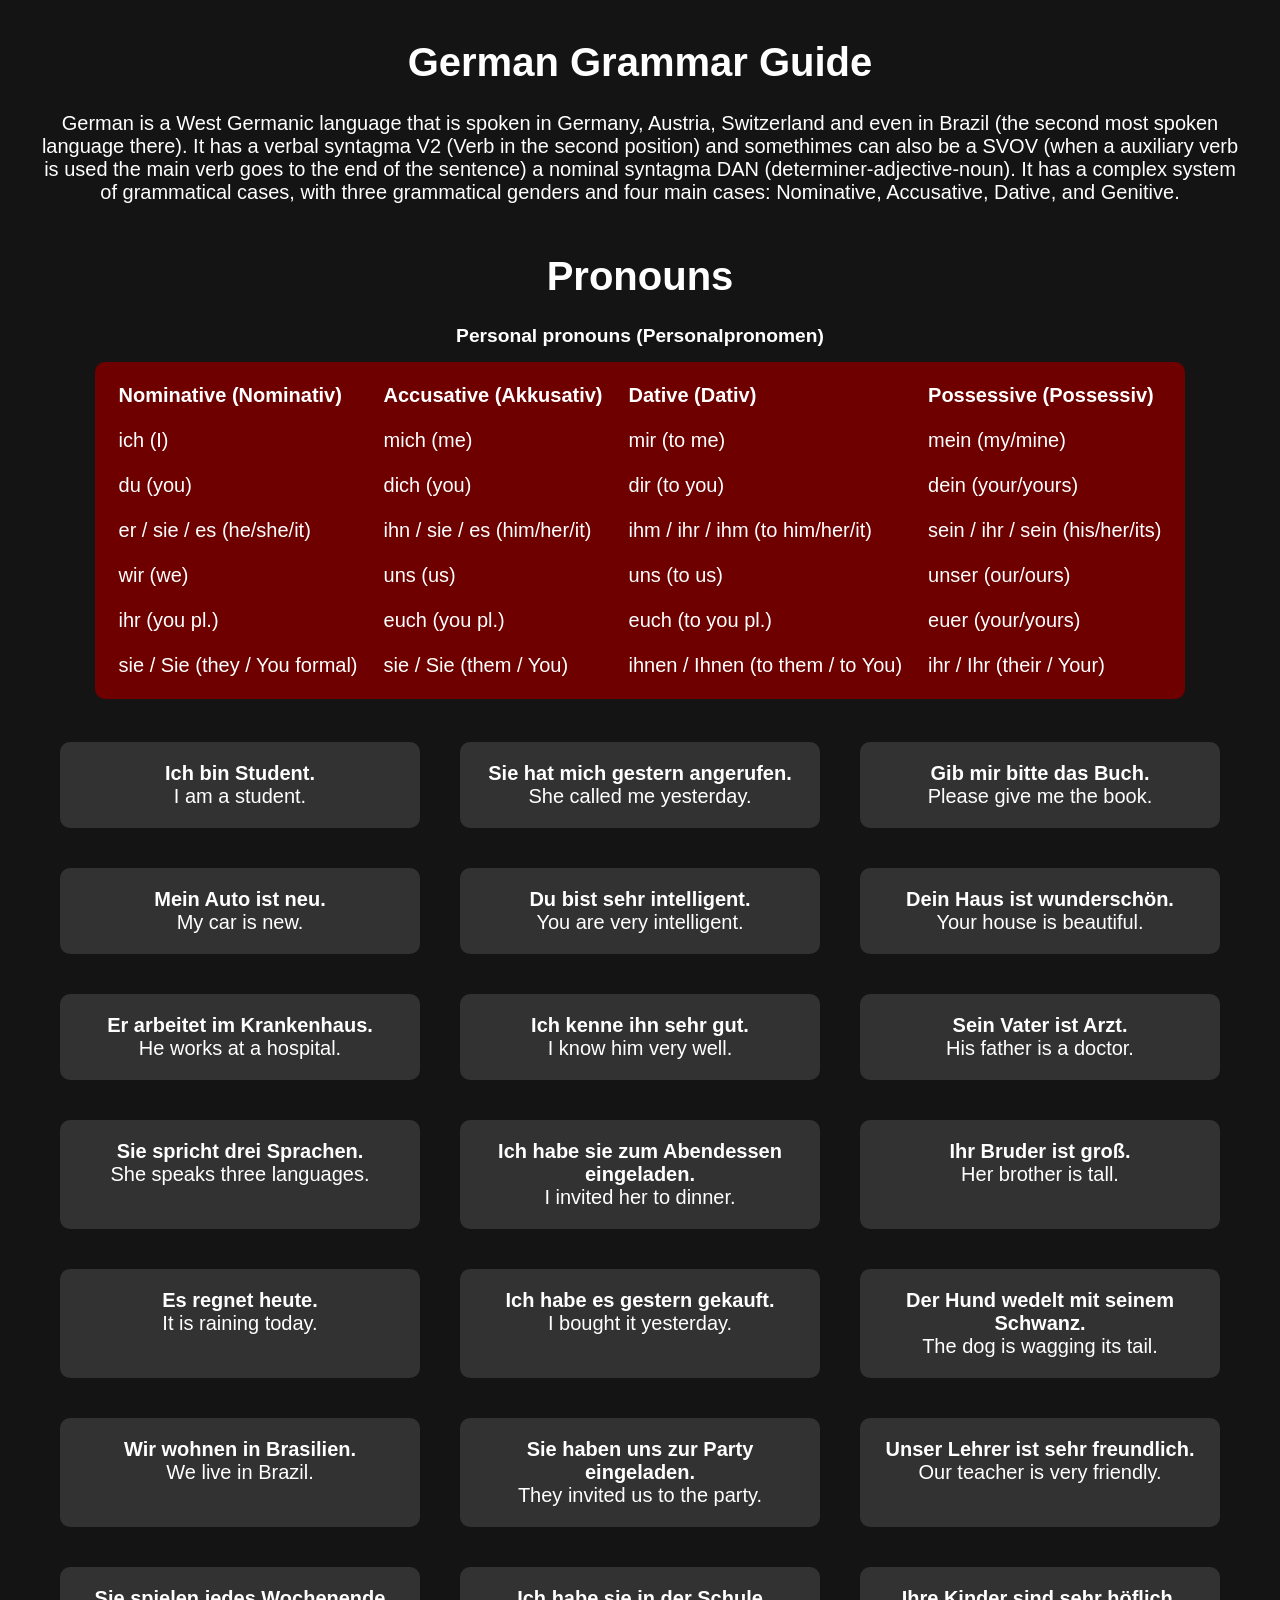
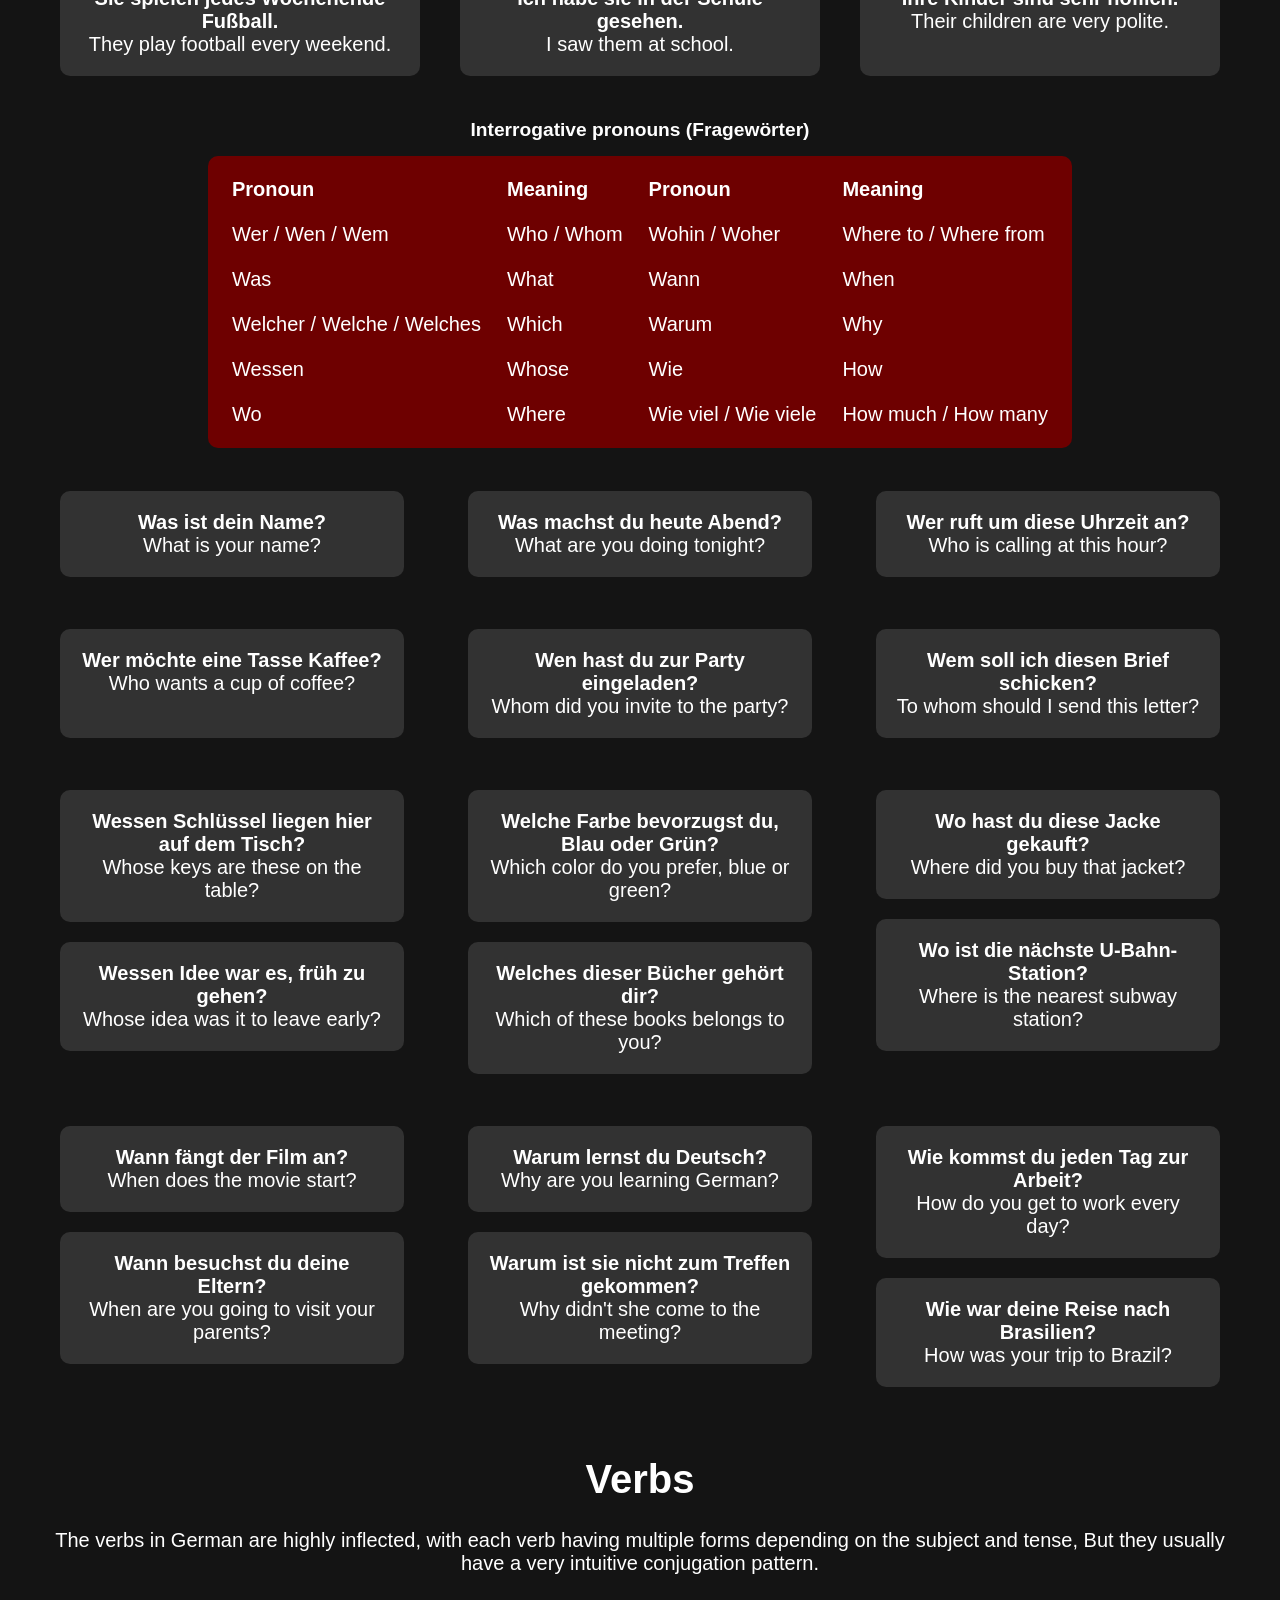
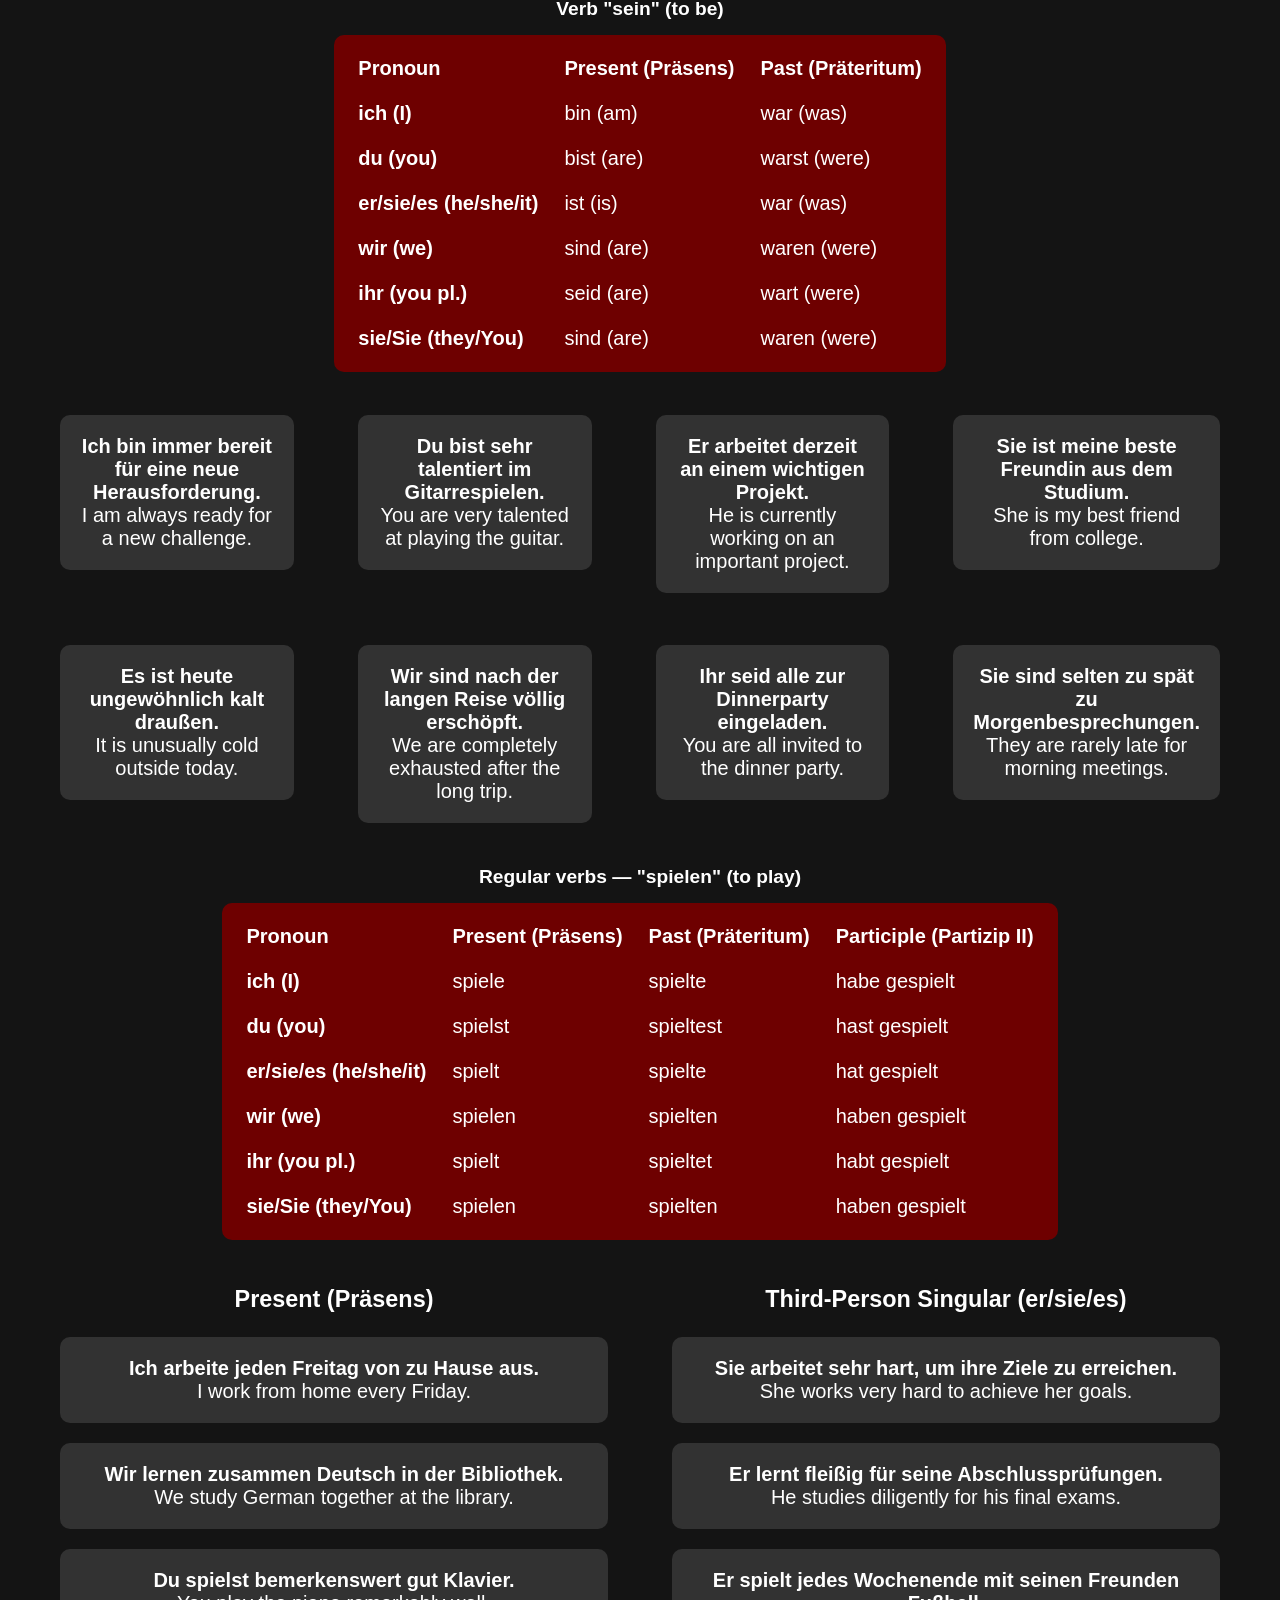
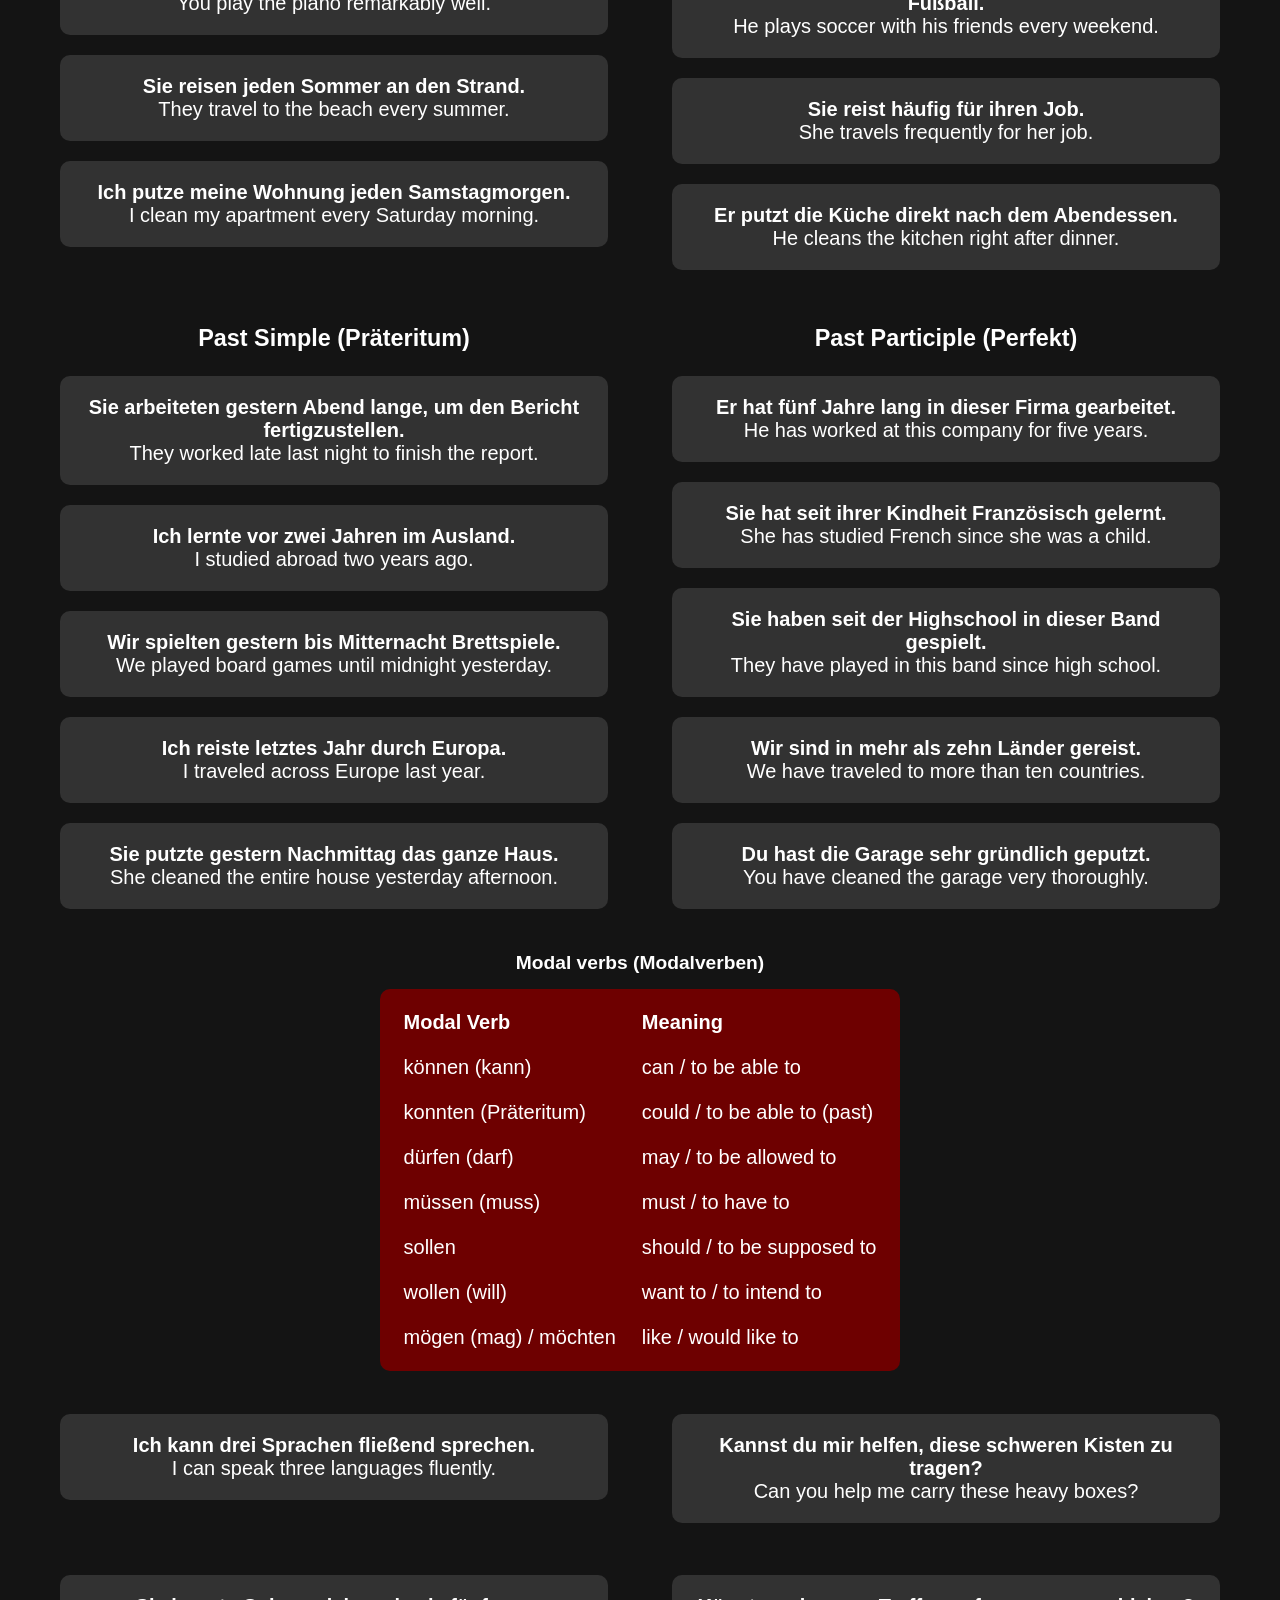
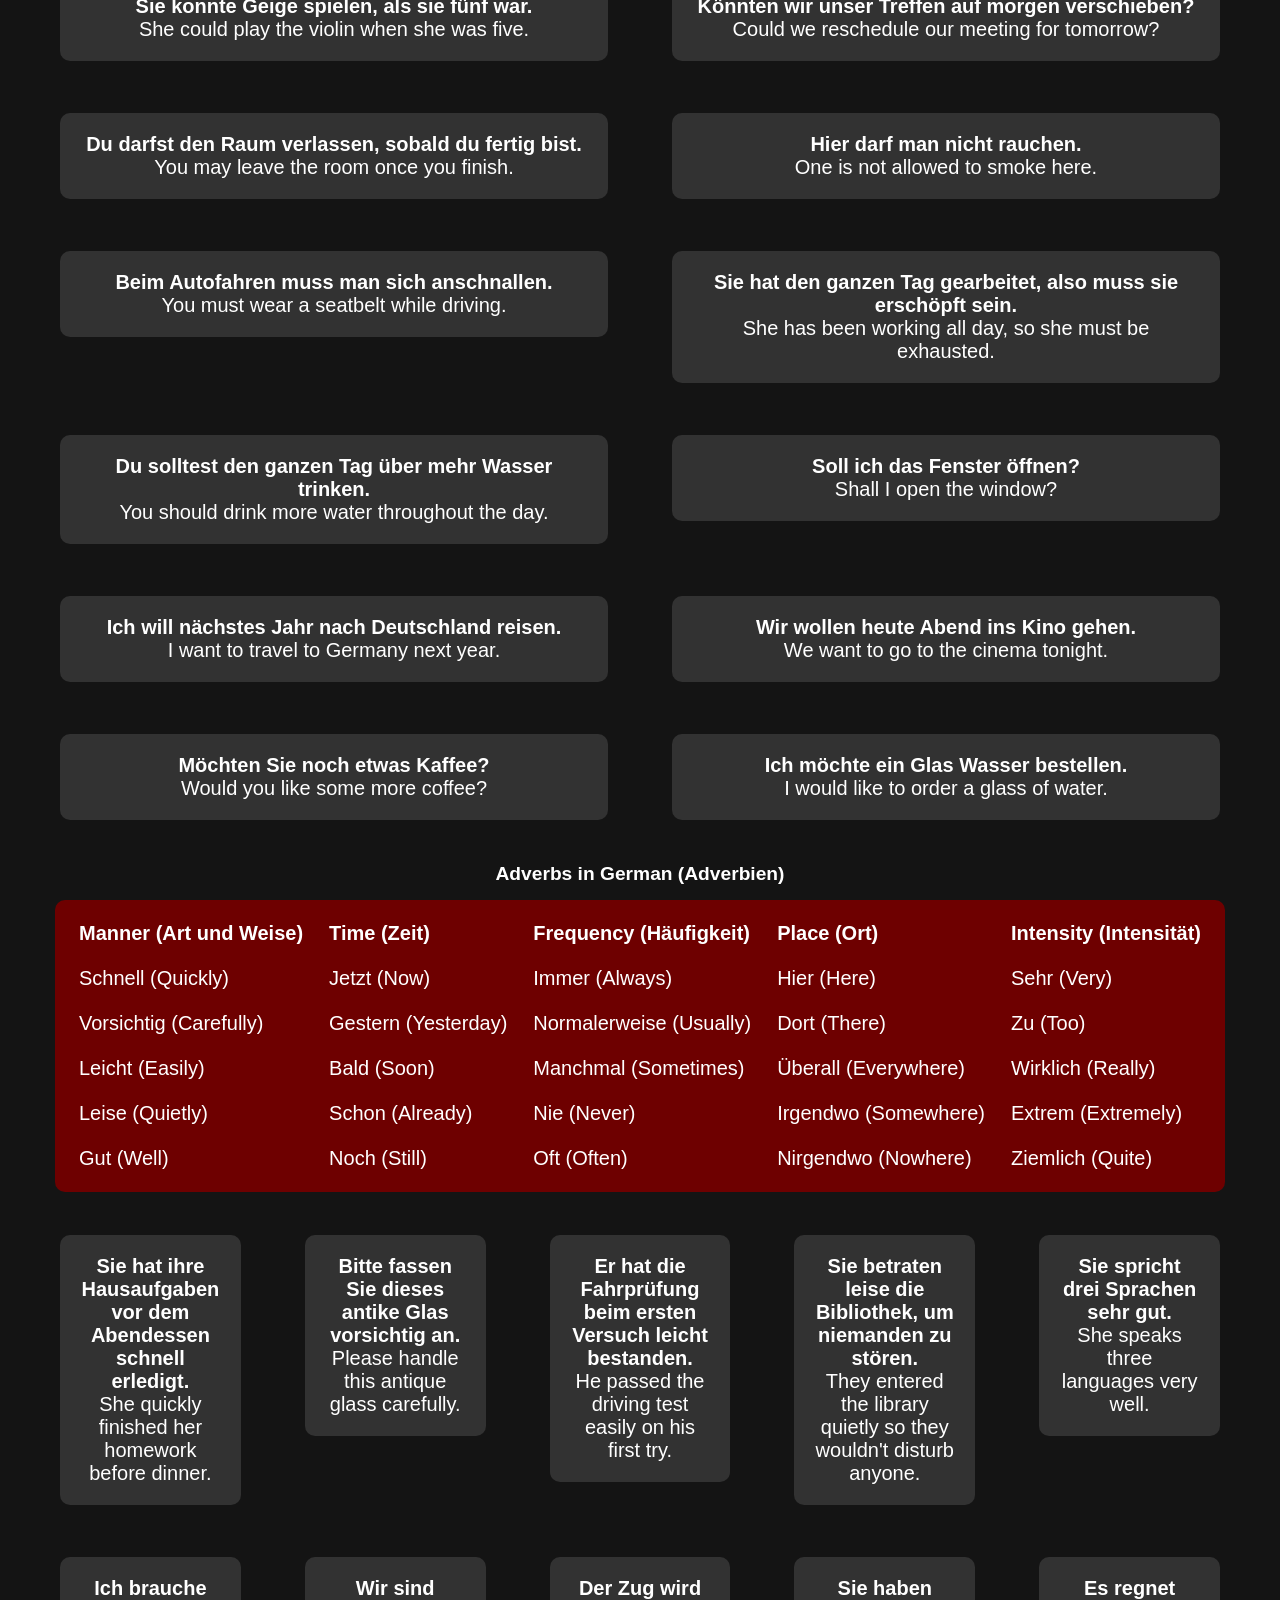
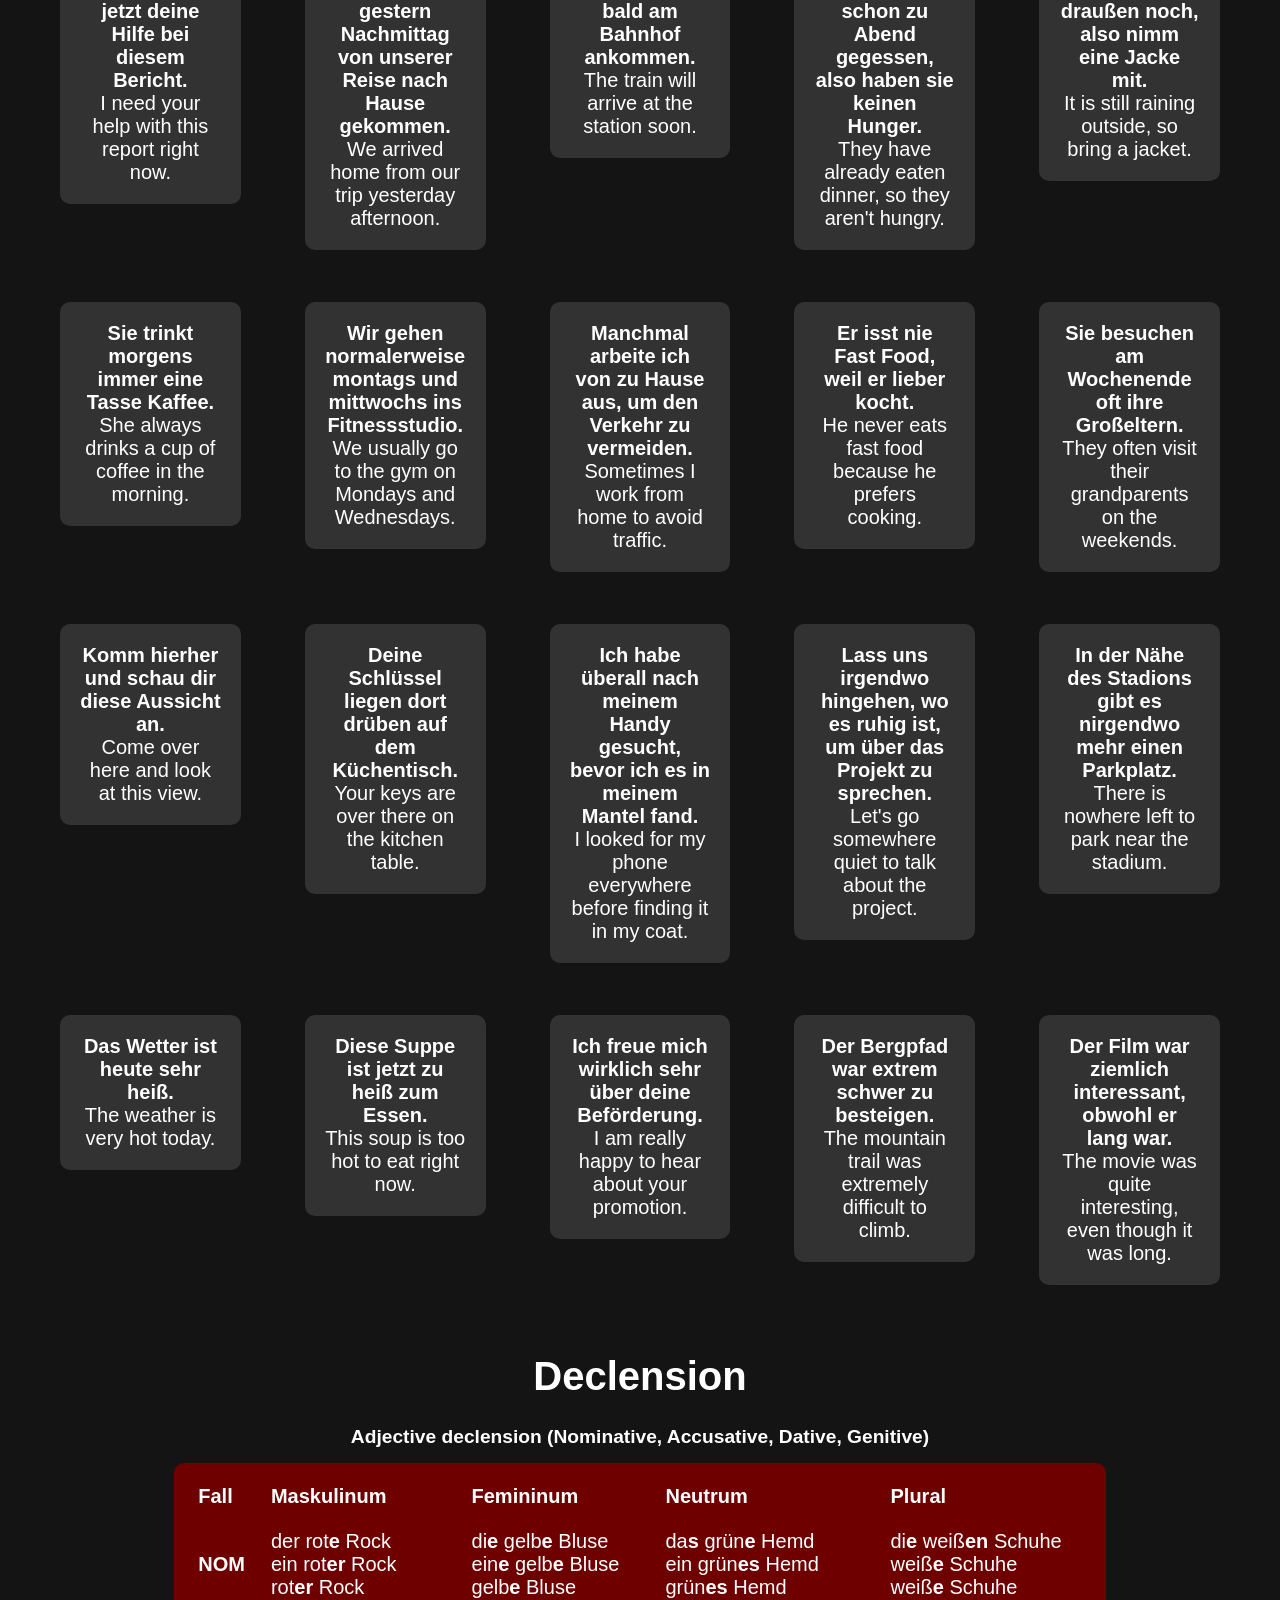
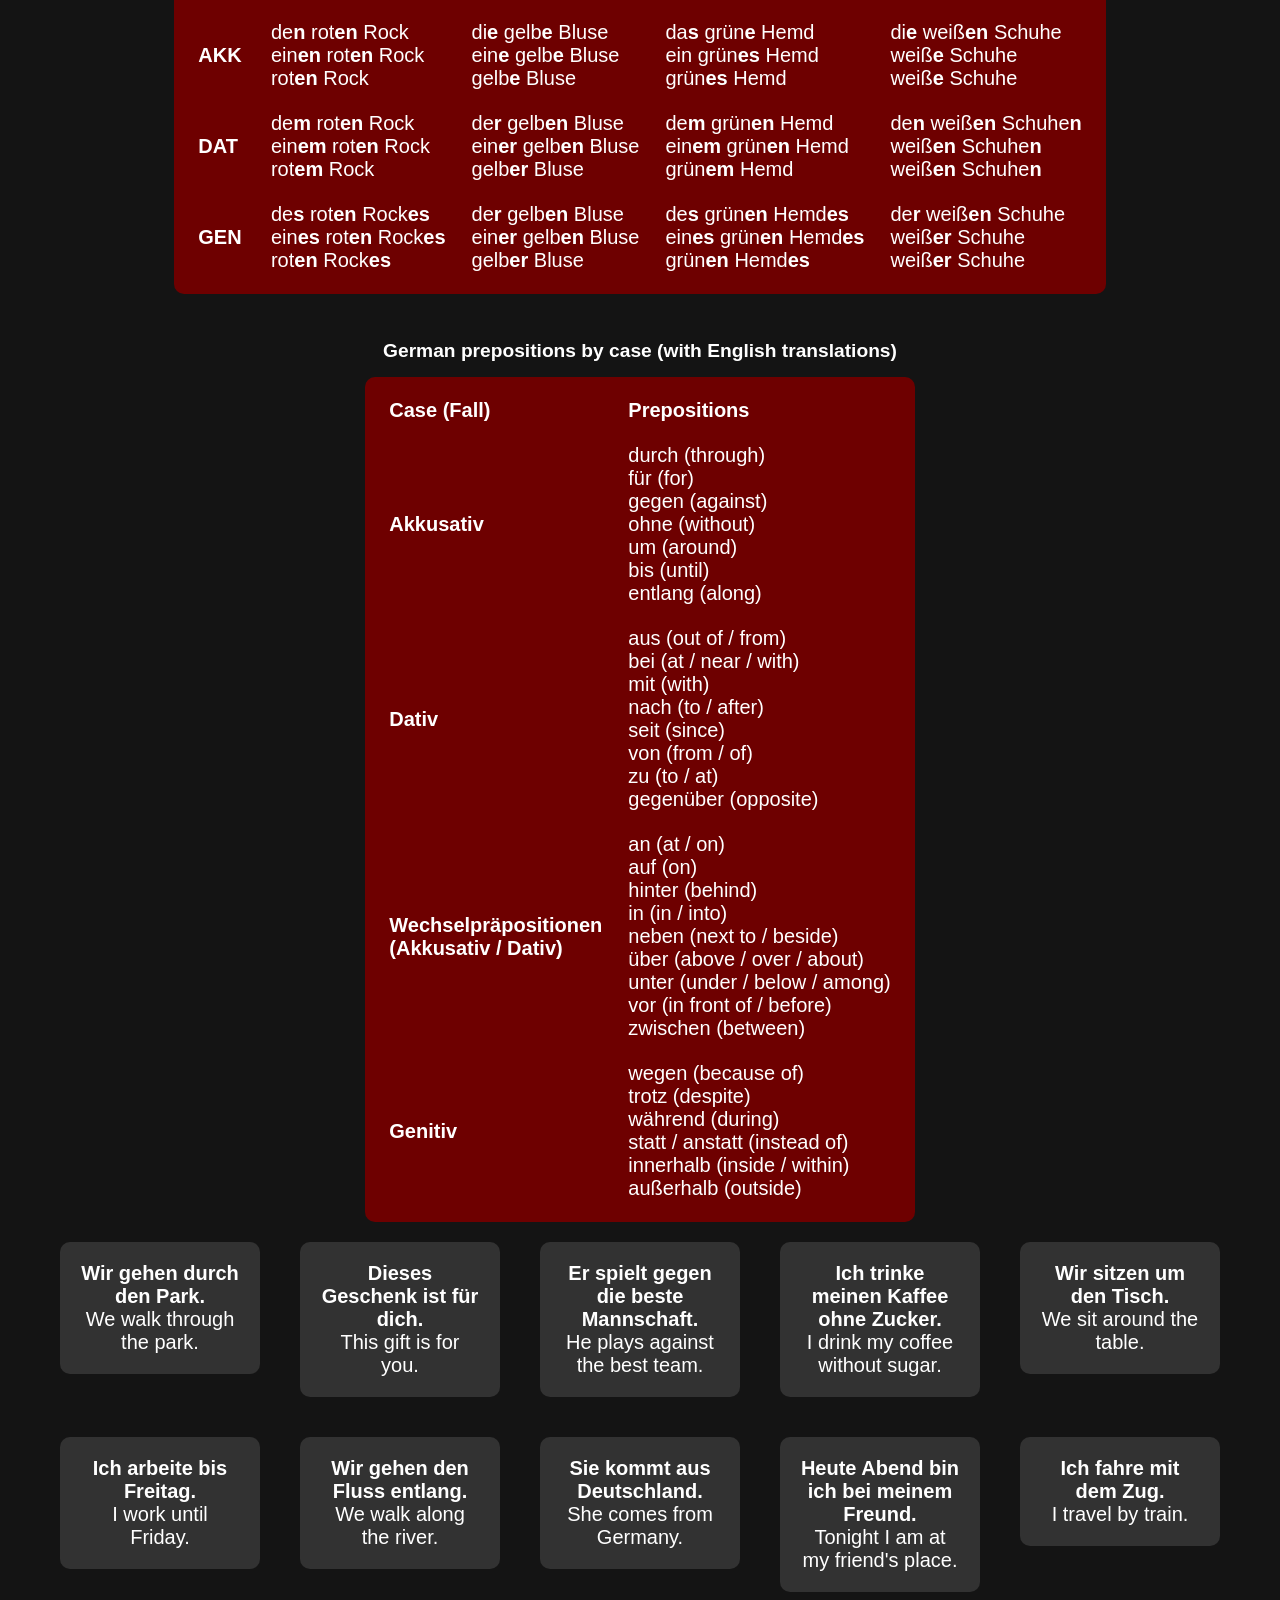
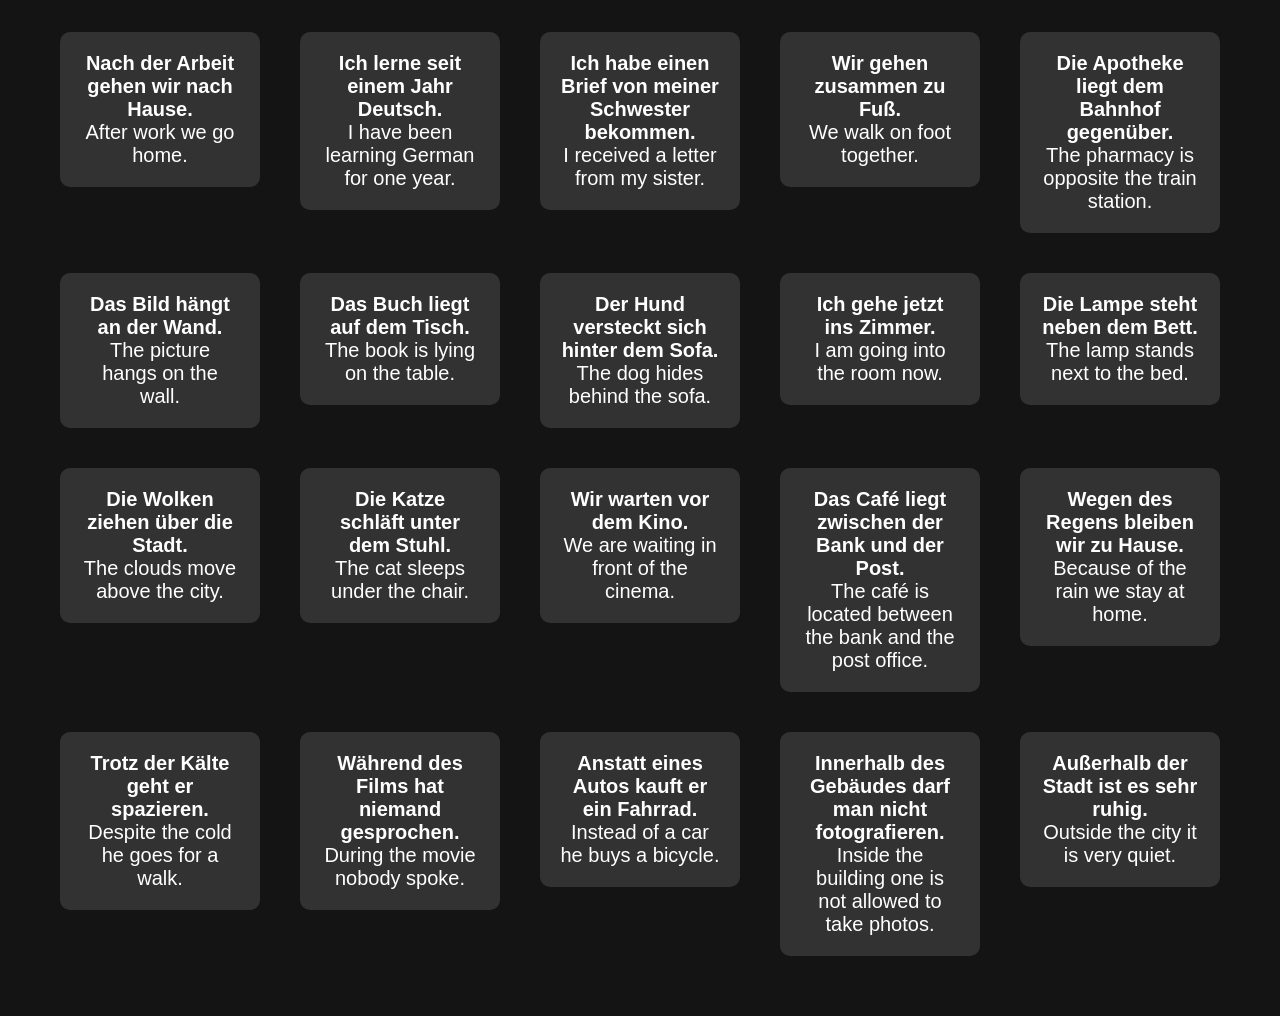
==== commit 452e7702: "portuguese added A new language was added and was improved the css" ====
--- a/german/german.html
+++ b/german/german.html
@@ -196,37 +196,30 @@
   </table>
   <br>
   <div class="interrogative-pronouns">
-    <div class="pronoun-group">
-      <div class="example-pair">
-        <div><strong>Was ist dein Name?</strong></div>
-        <div>What is your name?</div>
-      </div>
-      <div class="example-pair">
-        <div><strong>Was machst du heute Abend?</strong></div>
-        <div>What are you doing tonight?</div>
-      </div>
-    </div>
-
-    <div class="pronoun-group">
-      <div class="example-pair">
-        <div><strong>Wer ruft um diese Uhrzeit an?</strong></div>
-        <div>Who is calling at this hour?</div>
-      </div>
-      <div class="example-pair">
-        <div><strong>Wer möchte eine Tasse Kaffee?</strong></div>
-        <div>Who wants a cup of coffee?</div>
-      </div>
-    </div>
-
-    <div class="pronoun-group">
-      <div class="example-pair">
-        <div><strong>Wen hast du zur Party eingeladen?</strong></div>
-        <div>Whom did you invite to the party?</div>
-      </div>
-      <div class="example-pair">
-        <div><strong>Wem soll ich diesen Brief schicken?</strong></div>
-        <div>To whom should I send this letter?</div>
-      </div>
+    <div class="example-pair">
+      <div><strong>Was ist dein Name?</strong></div>
+      <div>What is your name?</div>
+    </div>
+    <div class="example-pair">
+      <div><strong>Was machst du heute Abend?</strong></div>
+      <div>What are you doing tonight?</div>
+    </div>
+    <div class="example-pair">
+      <div><strong>Wer ruft um diese Uhrzeit an?</strong></div>
+      <div>Who is calling at this hour?</div>
+    </div>
+    <div class="example-pair">
+      <div><strong>Wer möchte eine Tasse Kaffee?</strong></div>
+      <div>Who wants a cup of coffee?</div>
+    </div>
+
+    <div class="example-pair">
+      <div><strong>Wen hast du zur Party eingeladen?</strong></div>
+      <div>Whom did you invite to the party?</div>
+    </div>
+    <div class="example-pair">
+      <div><strong>Wem soll ich diesen Brief schicken?</strong></div>
+      <div>To whom should I send this letter?</div>
     </div>
 
     <div class="pronoun-group">
@@ -239,7 +232,6 @@
         <div>Whose idea was it to leave early?</div>
       </div>
     </div>
-
     <div class="pronoun-group">
       <div class="example-pair">
         <div><strong>Welche Farbe bevorzugst du, Blau oder Grün?</strong></div>
@@ -295,6 +287,7 @@
       </div>
     </div>
   </div>
+
   <br>
   <h1>Verbs</h1>
   <div>The verbs in German are highly inflected, with each verb having multiple forms depending on the subject and tense, But they usually have a very intuitive conjugation pattern.</div>
--- a/german/gergrammar.css
+++ b/german/gergrammar.css
@@ -28,10 +28,8 @@
 }
 
 .pronouns-grid {
-  margin: 20px auto;
   display: grid;
   grid-template-columns: repeat(3, 1fr);
-  gap: 12px 24px;
 }
 .example-pair {
   margin: 10px auto;
@@ -75,3 +73,9 @@
   display: grid;
   grid-template-columns: repeat(5, 1fr);
 }
+
+.example-pair {
+  background-color: rgb(50, 50, 50);
+  padding: 20px;
+  border-radius: 10px;
+}
